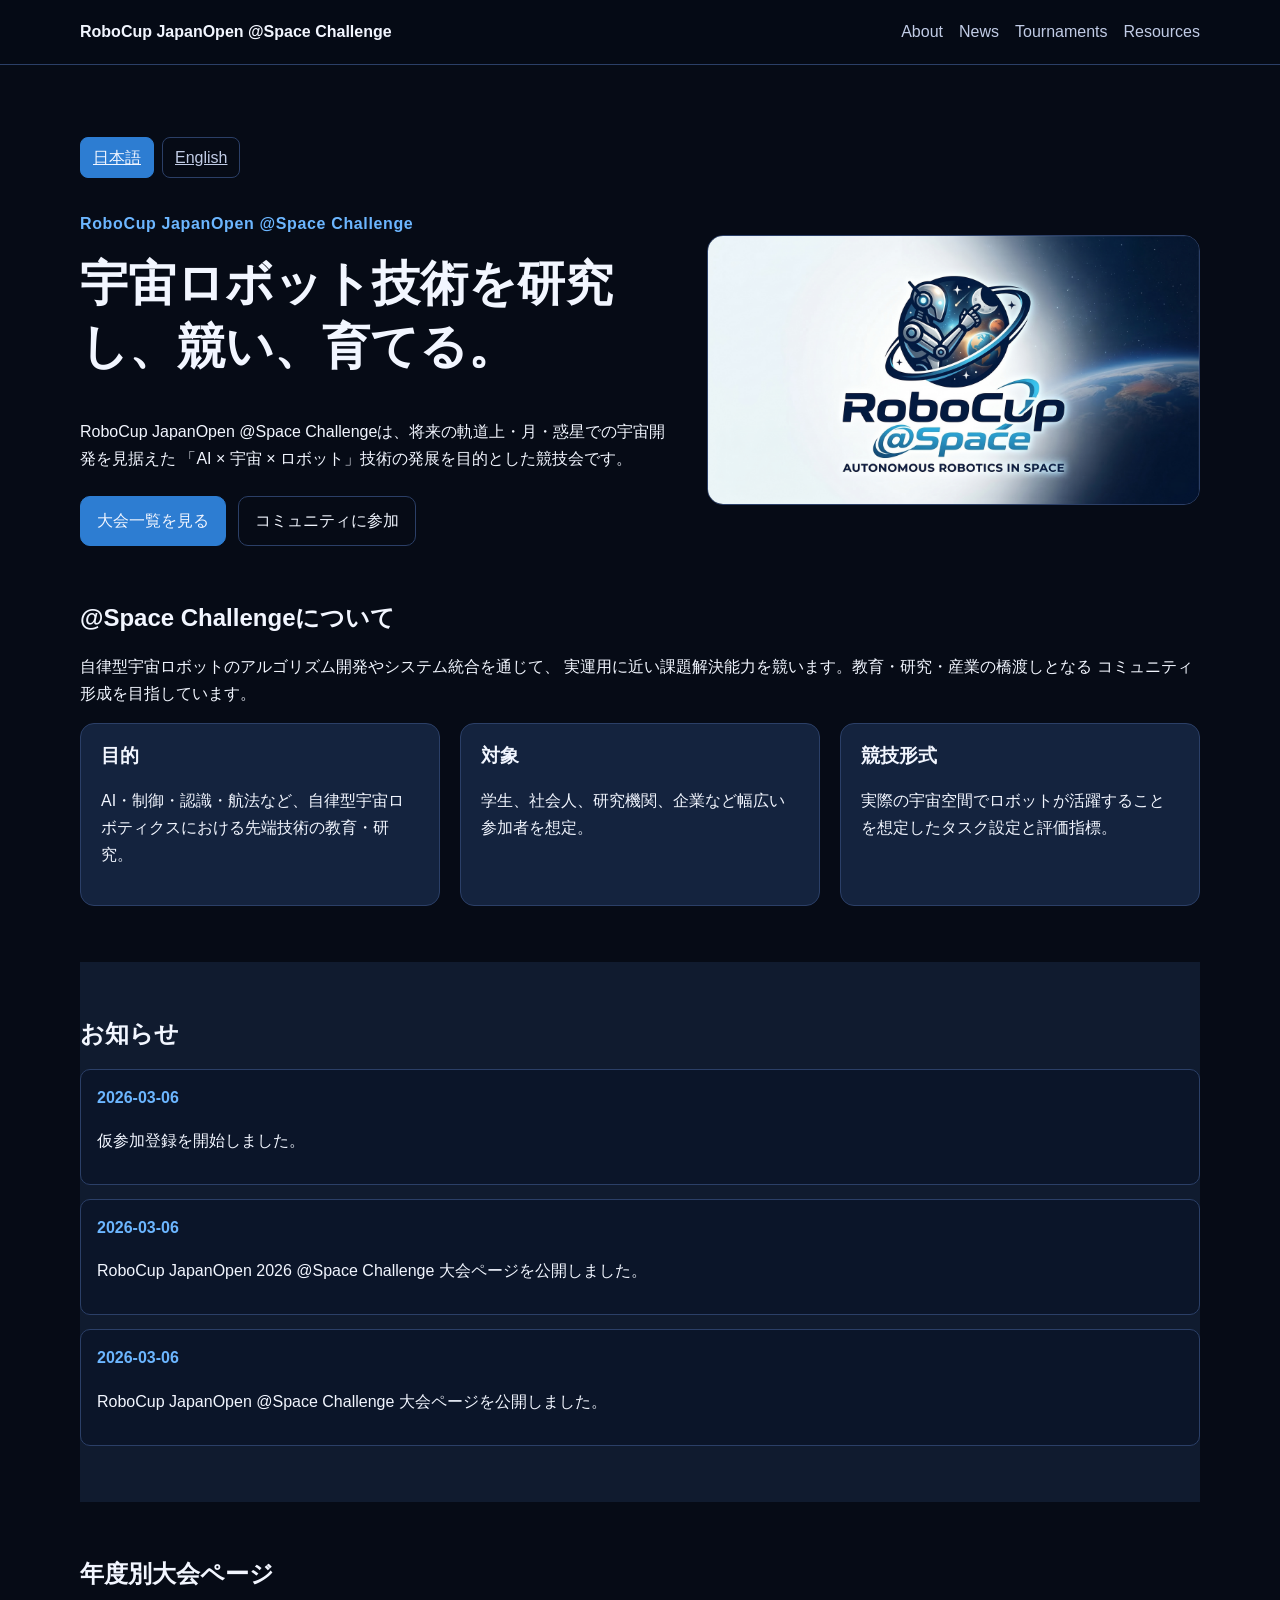
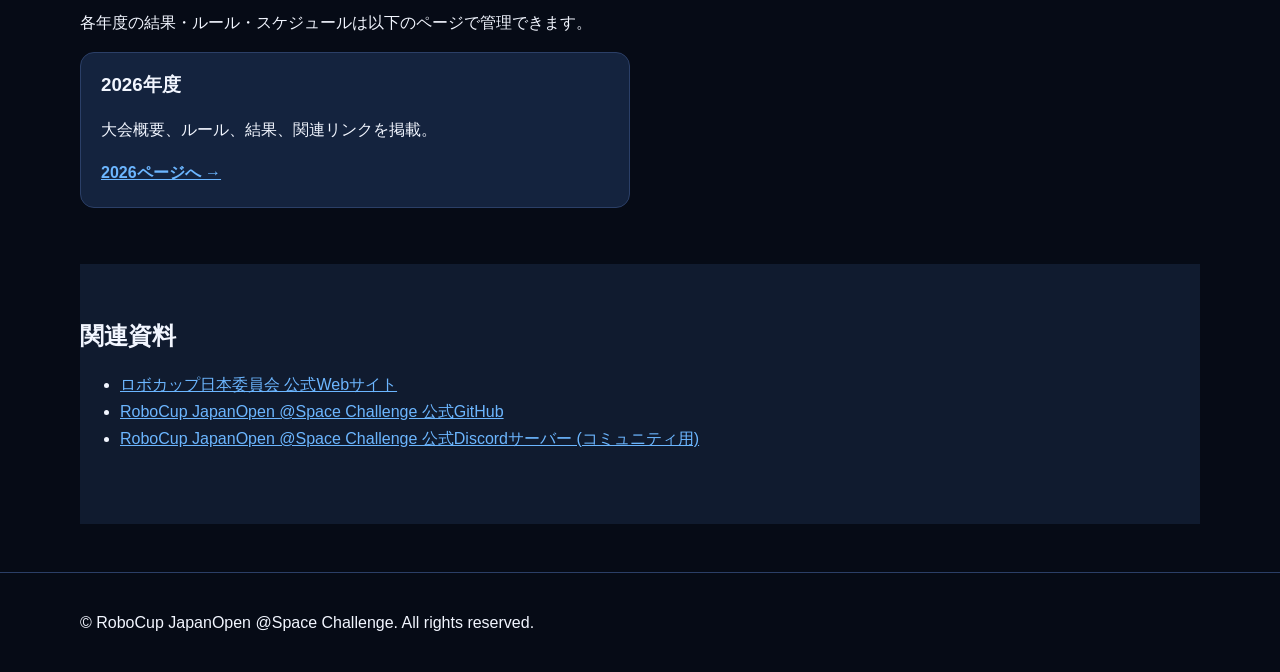
==== index.html @ af83d471 "Update image source from jpg to png format" ====
<!doctype html>
<html lang="ja">
  <head>
    <meta charset="UTF-8" />
    <meta name="viewport" content="width=device-width, initial-scale=1.0" />
    <title>RoboCup JapanOpen @Space Challenge | Official Site</title>
    <meta
      name="description"
      content="RoboCup JapanOpen @Space Challenge official site with competition overview, tournament information, and resources."
    />
    <link rel="stylesheet" href="styles.css" />
  </head>
  <body>
    <header class="site-header">
      <div class="container header-inner">
        <a class="logo" href="/">RoboCup JapanOpen @Space Challenge</a>
        <nav aria-label="main navigation">
          <ul class="nav-list">
            <li><a href="#about">About</a></li>
            <li><a href="#news">News</a></li>
            <li><a href="#tournaments">Tournaments</a></li>
            <li><a href="#resources">Resources</a></li>
          </ul>
        </nav>
      </div>
    </header>

    <main>
      <section class="hero">
        <div class="container">
          <div class="lang-switch" role="group" aria-label="language switch">
            <a class="lang-button active" href="/" aria-current="page">日本語</a>
            <a class="lang-button" href="/en/">English</a>
          </div>

          <div class="hero-grid">
            <div>
              <p class="eyebrow">RoboCup JapanOpen @Space Challenge</p>
              <h1>宇宙ロボット技術を研究し、競い、育てる。</h1>
              <p>
                RoboCup JapanOpen @Space Challengeは、将来の軌道上・月・惑星での宇宙開発を見据えた
                「AI × 宇宙 × ロボット」技術の発展を目的とした競技会です。
              </p>
              <div class="button-group">
                <a class="button primary" href="#tournaments">大会一覧を見る</a>
                <a class="button" href="https://discord.gg/nCs4AzANwt" target="_blank" rel="noopener noreferrer">コミュニティに参加</a>
              </div>
            </div>
            <img src="img/robocup_space.png" alt="RoboCup JapanOpen @Space Challenge ロゴ" class="hero-image" />
          </div>

          <section id="about" class="section">
            <h2>@Space Challengeについて</h2>
            <p>
              自律型宇宙ロボットのアルゴリズム開発やシステム統合を通じて、
              実運用に近い課題解決能力を競います。教育・研究・産業の橋渡しとなる
              コミュニティ形成を目指しています。
            </p>
            <div class="grid three-cols">
              <article class="card">
                <h3>目的</h3>
                <p>AI・制御・認識・航法など、自律型宇宙ロボティクスにおける先端技術の教育・研究。</p>
              </article>
              <article class="card">
                <h3>対象</h3>
                <p>学生、社会人、研究機関、企業など幅広い参加者を想定。</p>
              </article>
              <article class="card">
                <h3>競技形式</h3>
                <p>実際の宇宙空間でロボットが活躍することを想定したタスク設定と評価指標。</p>
              </article>
            </div>
          </section>

          <section id="news" class="section section-alt">
            <h2>お知らせ</h2>
            <ul class="timeline">
              <li><span class="date">2026-03-06</span><p>仮参加登録を開始しました。</p></li>
              <li><span class="date">2026-03-06</span><p>RoboCup JapanOpen 2026 @Space Challenge 大会ページを公開しました。</p></li>
              <li><span class="date">2026-03-06</span><p>RoboCup JapanOpen @Space Challenge 大会ページを公開しました。</p></li>
            </ul>
          </section>

          <section id="tournaments" class="section">
            <h2>年度別大会ページ</h2>
            <p>各年度の結果・ルール・スケジュールは以下のページで管理できます。</p>
            <div class="grid two-cols">
              <article class="card">
                <h3>2026年度</h3>
                <p>大会概要、ルール、結果、関連リンクを掲載。</p>
                <a class="text-link" href="years/2026.html">2026ページへ →</a>
              </article>
              <!-- <article class="card">
                <h3>次年度テンプレート</h3>
                <p>このカードを複製して、2027以降のページを追加してください。</p>
                <a class="text-link" href="years/template.html">テンプレートページへ →</a>
              </article> -->
            </div>
          </section>

          <section id="resources" class="section section-alt">
            <h2>関連資料</h2>
            <ul>
              <li><a href="https://www.robocup.or.jp/">ロボカップ日本委員会 公式Webサイト</a></li>
              <li><a href="https://github.com/RoboCupAtSpaceJP">RoboCup JapanOpen @Space Challenge 公式GitHub</a></li>
              <li><a href="https://discord.gg/nCs4AzANwt">RoboCup JapanOpen @Space Challenge 公式Discordサーバー (コミュニティ用)</a></li>
            </ul>
          </section>
        </div>
      </section>
    </main>

    <footer class="site-footer">
      <div class="container">
        <p>© RoboCup JapanOpen @Space Challenge. All rights reserved.</p>
      </div>
    </footer>
  </body>
</html>
---- styles.css ----
:root {
  --bg: #060b16;
  --bg-alt: #101b2f;
  --text: #f2f6ff;
  --muted: #c1cce6;
  --primary: #6cb6ff;
  --primary-dark: #2d7dd2;
  --card: #14233e;
  --border: #2b3f67;
}

* {
  box-sizing: border-box;
}

body {
  margin: 0;
  font-family: "Noto Sans JP", "Hiragino Kaku Gothic ProN", "Yu Gothic", sans-serif;
  color: var(--text);
  background: var(--bg);
  line-height: 1.7;
}

img {
  max-width: 100%;
  display: block;
}

a {
  color: var(--primary);
}

.container {
  width: min(1120px, 92%);
  margin: 0 auto;
}

.site-header {
  position: sticky;
  top: 0;
  z-index: 10;
  background: rgba(6, 11, 22, 0.9);
  backdrop-filter: blur(8px);
  border-bottom: 1px solid var(--border);
}

.header-inner {
  min-height: 64px;
  display: flex;
  justify-content: space-between;
  align-items: center;
  gap: 24px;
}

.logo {
  color: var(--text);
  text-decoration: none;
  font-weight: 700;
}

.nav-list {
  margin: 0;
  padding: 0;
  list-style: none;
  display: flex;
  flex-wrap: wrap;
  gap: 16px;
}

.nav-list a {
  text-decoration: none;
  color: var(--muted);
}

.hero {
  padding: 72px 0 48px;
}

.hero-grid {
  display: grid;
  grid-template-columns: 1.2fr 1fr;
  align-items: center;
  gap: 36px;
}

.eyebrow {
  color: var(--primary);
  font-weight: 700;
  letter-spacing: 0.04em;
}

h1,
h2,
h3 {
  line-height: 1.3;
  margin-top: 0;
}

h1 {
  font-size: clamp(1.8rem, 4vw, 3rem);
}

.section {
  padding: 56px 0;
}

.section-alt {
  background: var(--bg-alt);
}

.grid {
  display: grid;
  gap: 20px;
}

.two-cols {
  grid-template-columns: repeat(2, minmax(0, 1fr));
}

.three-cols {
  grid-template-columns: repeat(3, minmax(0, 1fr));
}

.card {
  background: var(--card);
  border: 1px solid var(--border);
  border-radius: 14px;
  padding: 20px;
}

.button-group {
  margin-top: 24px;
  display: flex;
  flex-wrap: wrap;
  gap: 12px;
}

.button {
  display: inline-block;
  padding: 10px 16px;
  border-radius: 10px;
  border: 1px solid var(--border);
  color: var(--text);
  text-decoration: none;
}

.button.primary {
  background: var(--primary-dark);
  border-color: var(--primary-dark);
}

.hero-image {
  border-radius: 16px;
  border: 1px solid var(--border);
}

.timeline {
  margin: 0;
  padding: 0;
  list-style: none;
  display: grid;
  gap: 14px;
}

.timeline li {
  padding: 14px 16px;
  border: 1px solid var(--border);
  border-radius: 10px;
  background: #0b1529;
}

.date {
  color: var(--primary);
  font-weight: 700;
}

.text-link {
  font-weight: 700;
}

.site-footer {
  border-top: 1px solid var(--border);
  padding: 20px 0;
}

@media (max-width: 800px) {
  .hero-grid,
  .two-cols,
  .three-cols {
    grid-template-columns: 1fr;
  }

  .hero {
    padding-top: 40px;
  }
}


table {
  width: 100%;
  border-collapse: collapse;
}

th,
td {
  border-bottom: 1px solid var(--border);
  padding: 10px;
  text-align: left;
}

code {
  background: #0b1529;
  border: 1px solid var(--border);
  border-radius: 6px;
  padding: 2px 6px;
}

.lang-switch {
  display: flex;
  gap: 8px;
  margin-bottom: 16px;
}

.lang-button {
  background: transparent;
  color: var(--muted);
  border: 1px solid var(--border);
  border-radius: 8px;
  padding: 6px 12px;
  cursor: pointer;
}

.lang-button.active {
  color: var(--text);
  background: var(--primary-dark);
  border-color: var(--primary-dark);
}
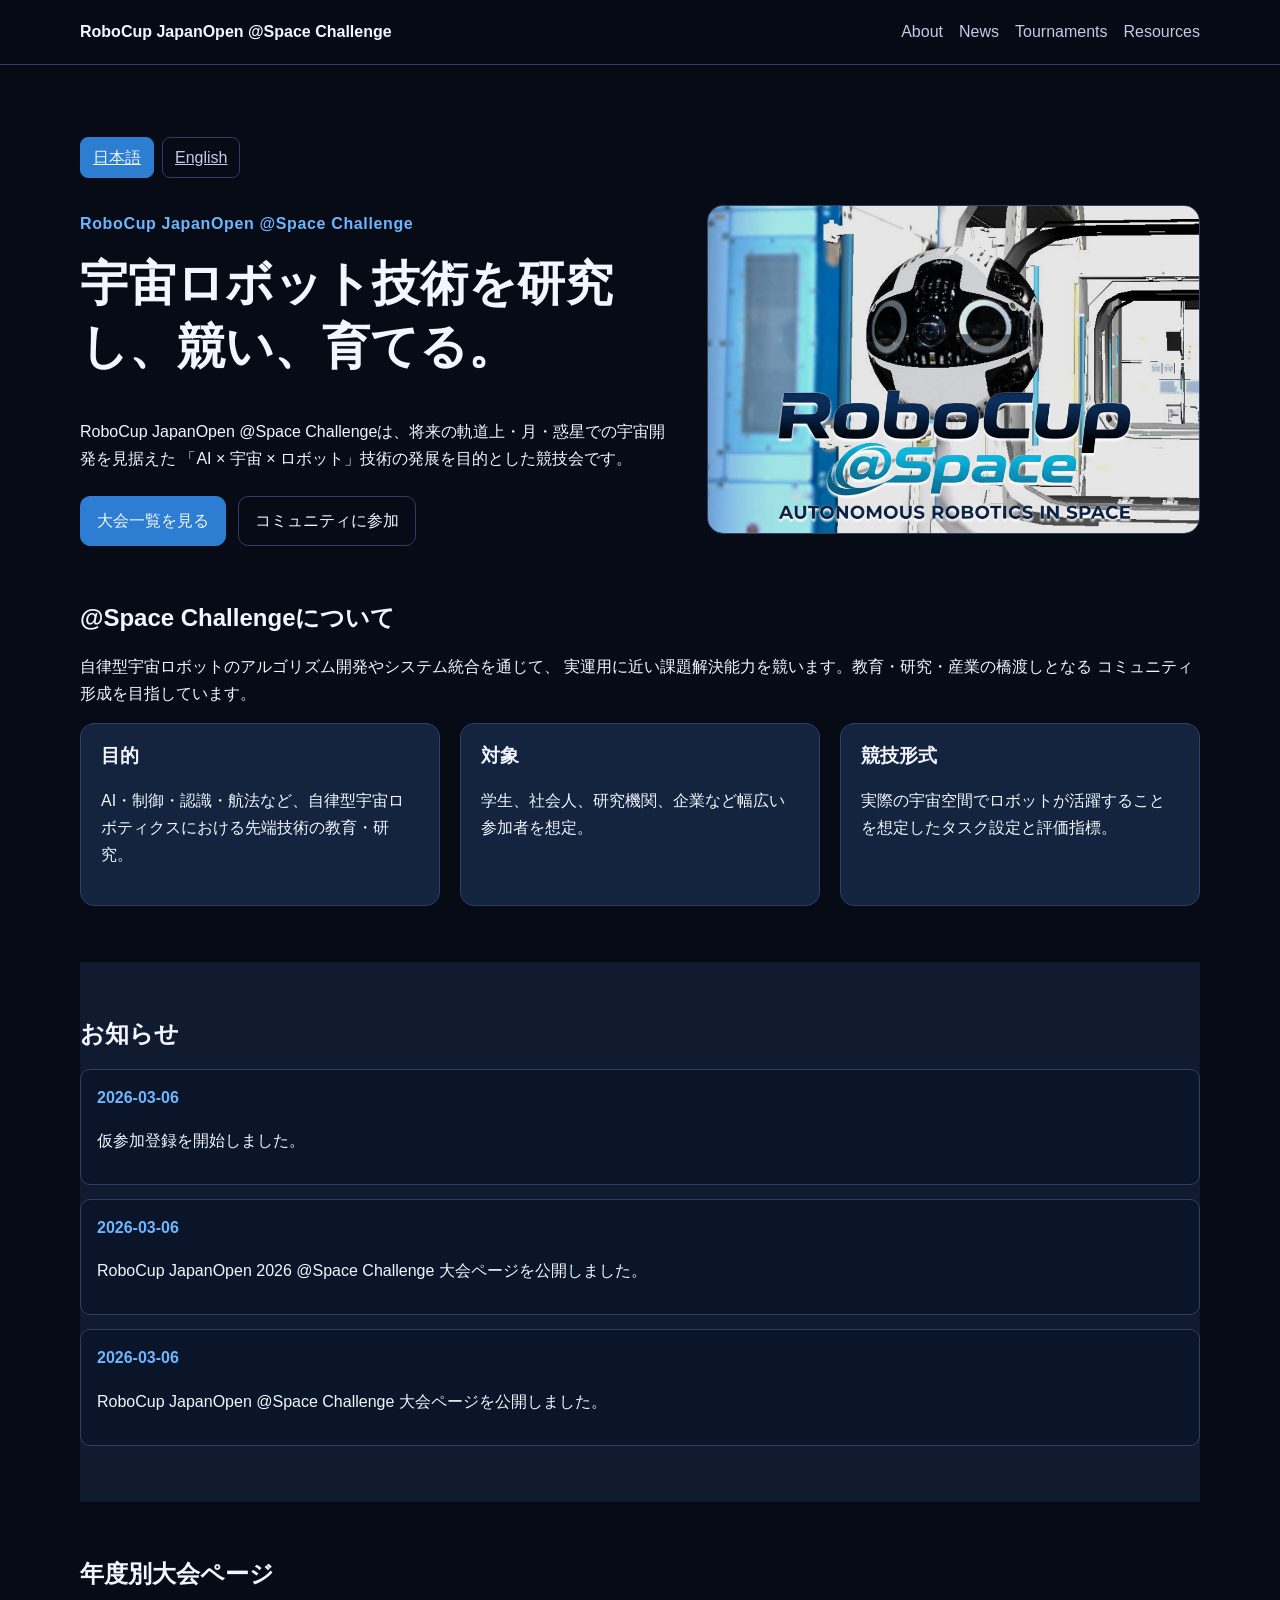
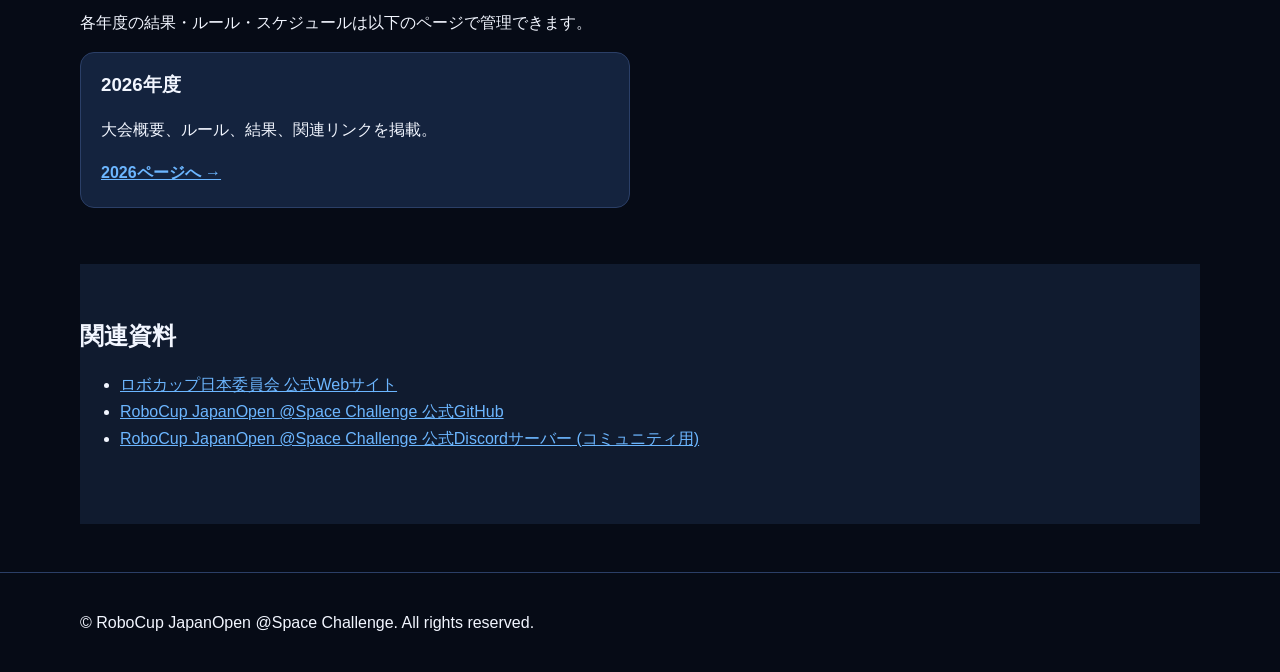
==== commit 319b4351: "Update index.html" ====
--- a/index.html
+++ b/index.html
@@ -46,7 +46,7 @@
                 <a class="button" href="https://discord.gg/nCs4AzANwt" target="_blank" rel="noopener noreferrer">コミュニティに参加</a>
               </div>
             </div>
-            <img src="img/robocup_space.png" alt="RoboCup JapanOpen @Space Challenge ロゴ" class="hero-image" />
+            <img src="img/robocup_space.jpg" alt="RoboCup JapanOpen @Space Challenge ロゴ" class="hero-image" />
           </div>
 
           <section id="about" class="section">
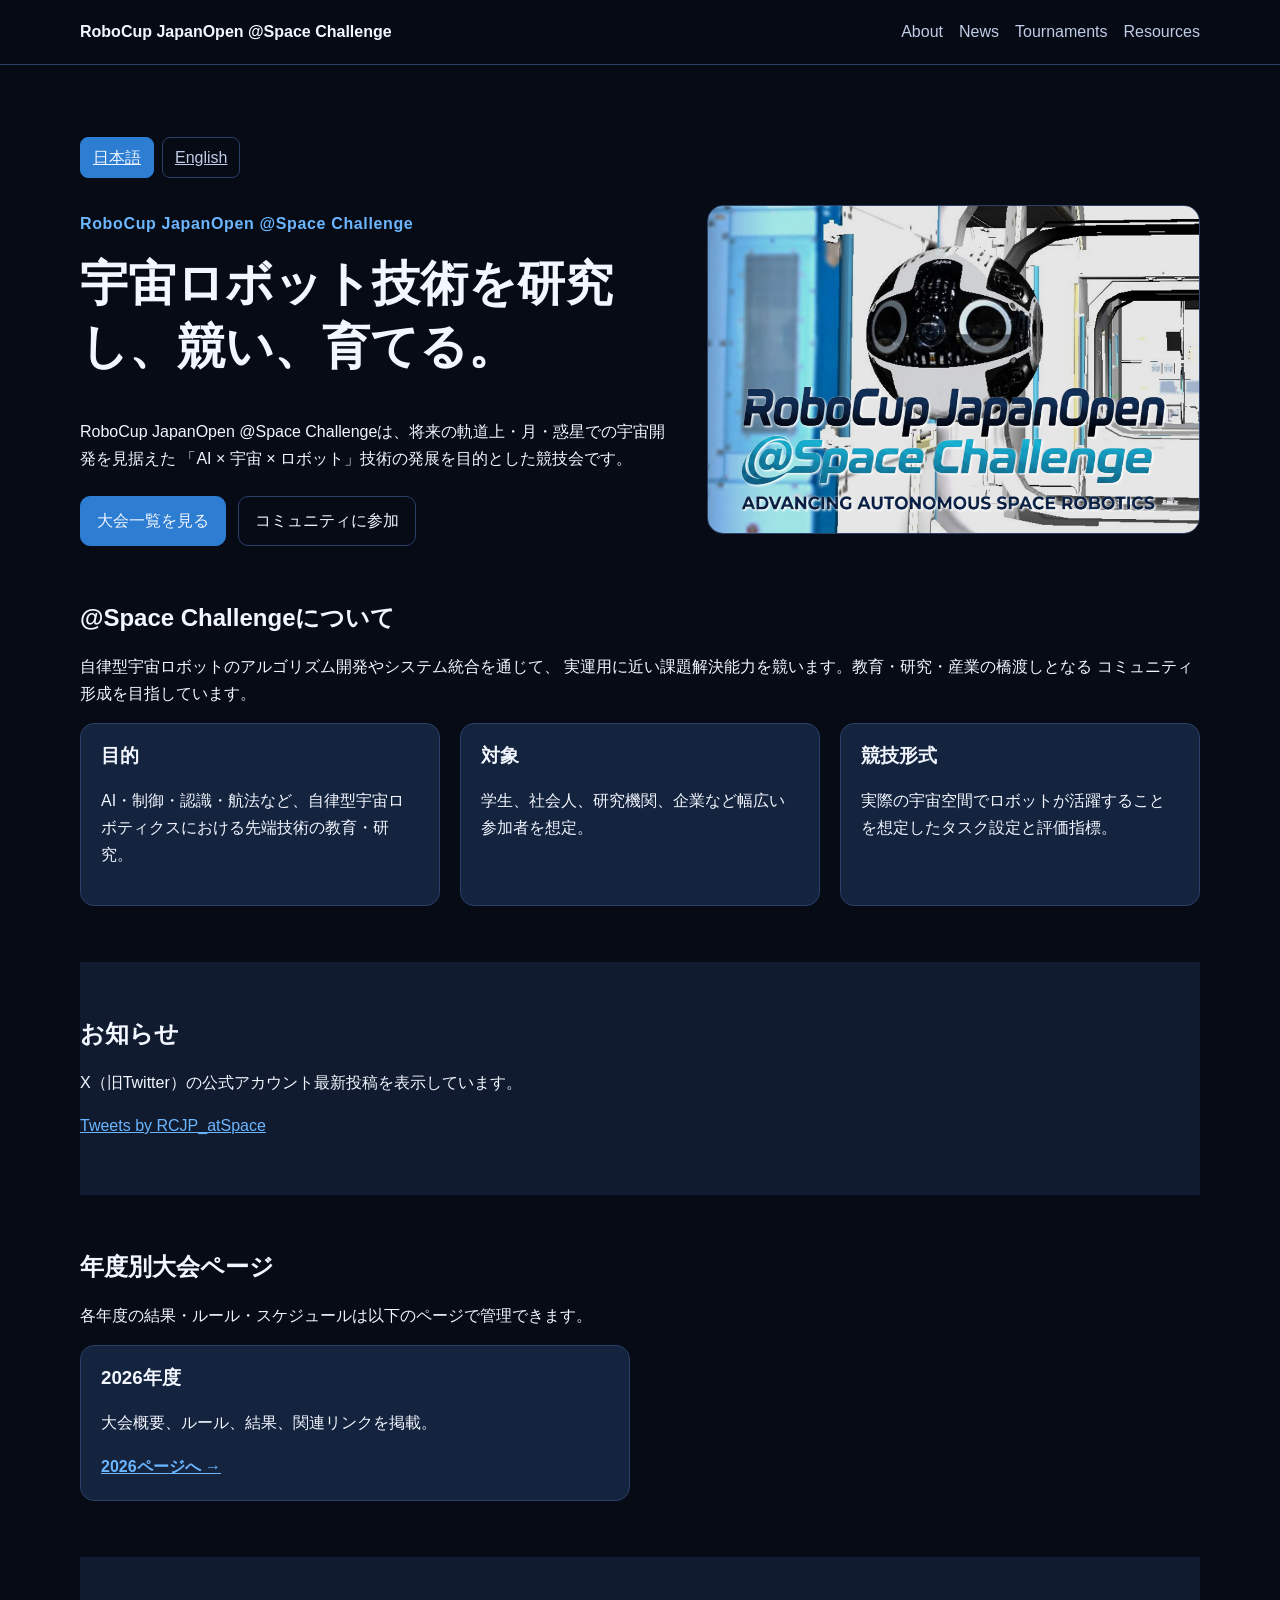
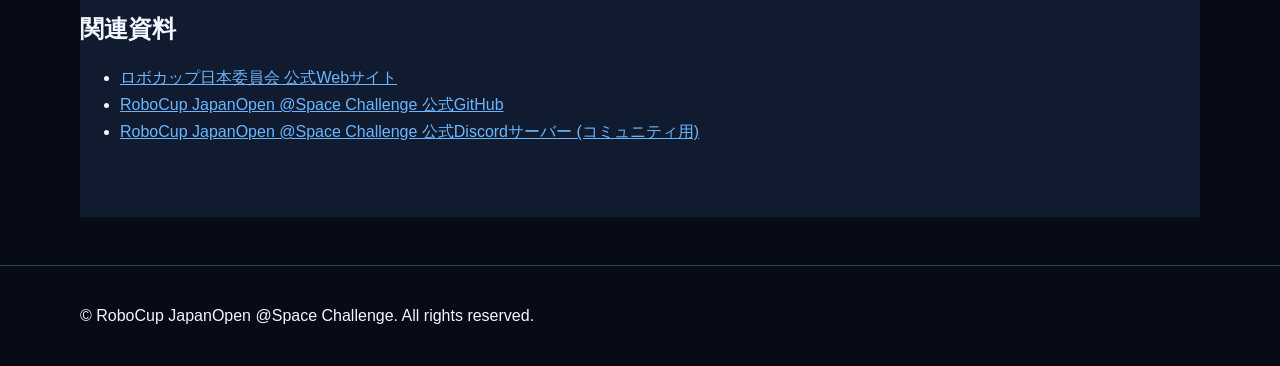
==== commit 0767e81e: "Create standalone participating teams section on 2026 page" ====
--- a/index.html
+++ b/index.html
@@ -74,11 +74,14 @@
 
           <section id="news" class="section section-alt">
             <h2>お知らせ</h2>
-            <ul class="timeline">
-              <li><span class="date">2026-03-06</span><p>仮参加登録を開始しました。</p></li>
-              <li><span class="date">2026-03-06</span><p>RoboCup JapanOpen 2026 @Space Challenge 大会ページを公開しました。</p></li>
-              <li><span class="date">2026-03-06</span><p>RoboCup JapanOpen @Space Challenge 大会ページを公開しました。</p></li>
-            </ul>
+            <p>X（旧Twitter）の公式アカウント最新投稿を表示しています。</p>
+            <a
+              class="twitter-timeline"
+              data-height="600"
+              data-lang="ja"
+              href="https://x.com/RCJP_atSpace"
+            >Tweets by RCJP_atSpace</a>
+            <script async src="https://platform.twitter.com/widgets.js" charset="utf-8"></script>
           </section>
 
           <section id="tournaments" class="section">
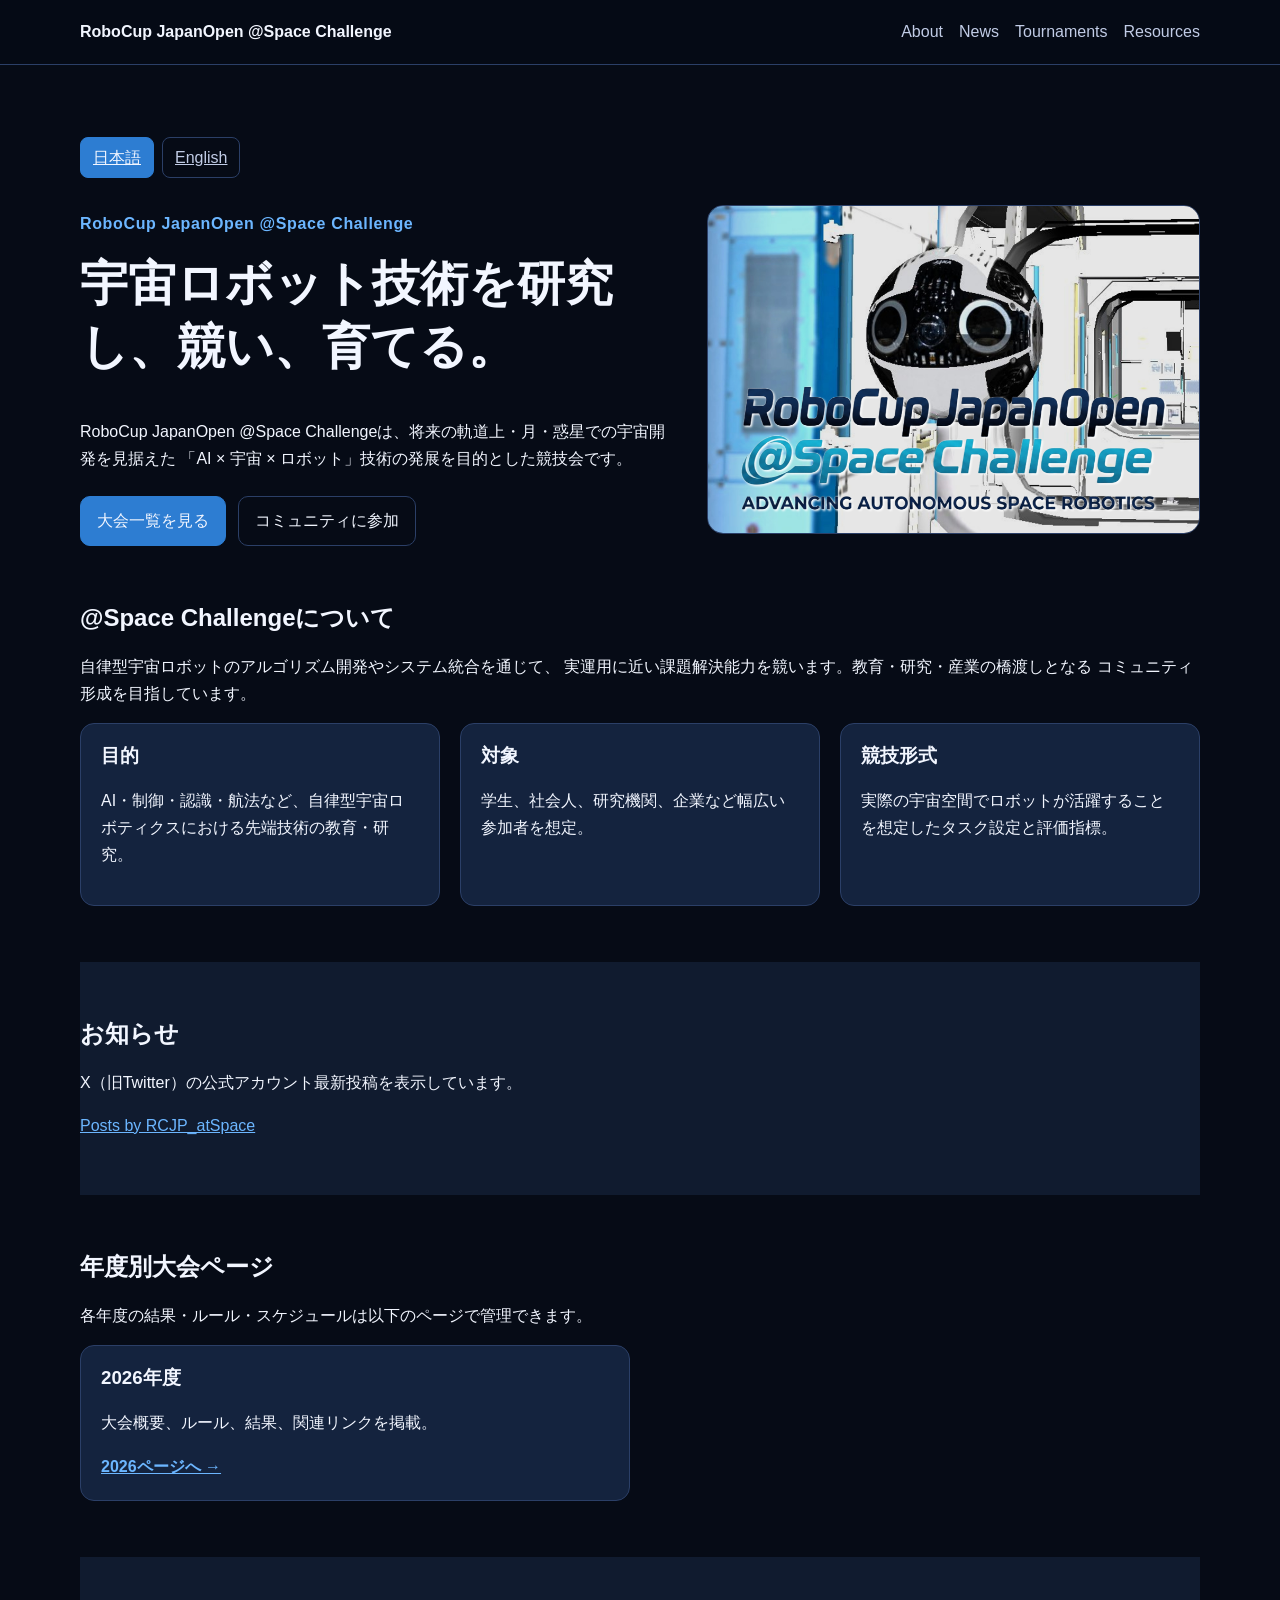
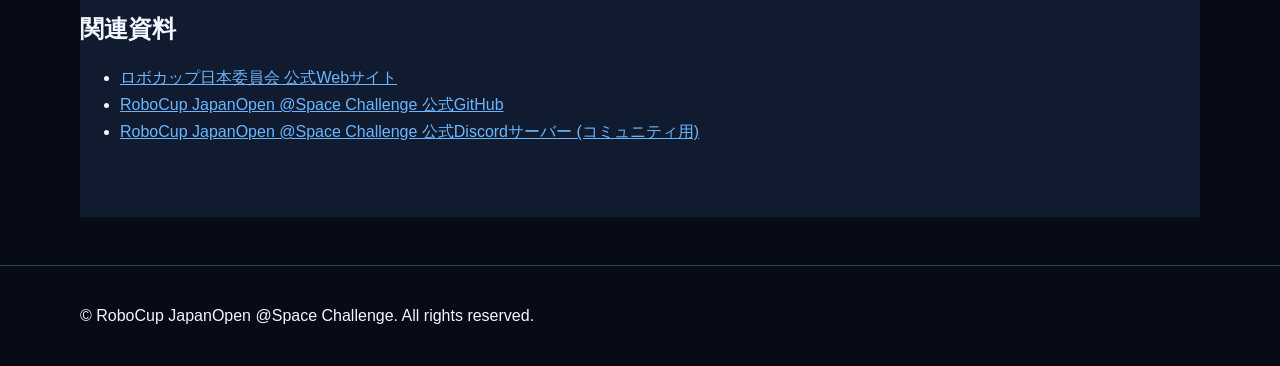
==== commit 9f07c4e5: "Update index.html" ====
--- a/index.html
+++ b/index.html
@@ -75,13 +75,14 @@
           <section id="news" class="section section-alt">
             <h2>お知らせ</h2>
             <p>X（旧Twitter）の公式アカウント最新投稿を表示しています。</p>
-            <a
-              class="twitter-timeline"
-              data-height="600"
-              data-lang="ja"
-              href="https://x.com/RCJP_atSpace"
-            >Tweets by RCJP_atSpace</a>
-            <script async src="https://platform.twitter.com/widgets.js" charset="utf-8"></script>
+            <a class="twitter-timeline"
+               href="https://x.com/RCJP_atSpace"
+               data-height="600">
+              Posts by RCJP_atSpace
+            </a>
+            <script async src="https://platform.twitter.com/widgets.js"
+                    charset="utf-8"></script>
+            <noscript>Xの投稿表示にはJavaScriptを有効にしてください。</noscript>
           </section>
 
           <section id="tournaments" class="section">
--- a/styles.css
+++ b/styles.css
@@ -235,3 +235,22 @@
   background: var(--primary-dark);
   border-color: var(--primary-dark);
 }
+
+
+.judging-list {
+  list-style-position: inside;
+  padding: 0;
+  margin: 0;
+}
+
+.judging-item {
+  border: 1px solid #c7d2fe;
+  border-radius: 12px;
+  padding: 1rem;
+  margin: 0 0 0.9rem;
+  background: #f8faff;
+}
+
+.judging-item p {
+  margin: 0.6rem 0 0;
+}
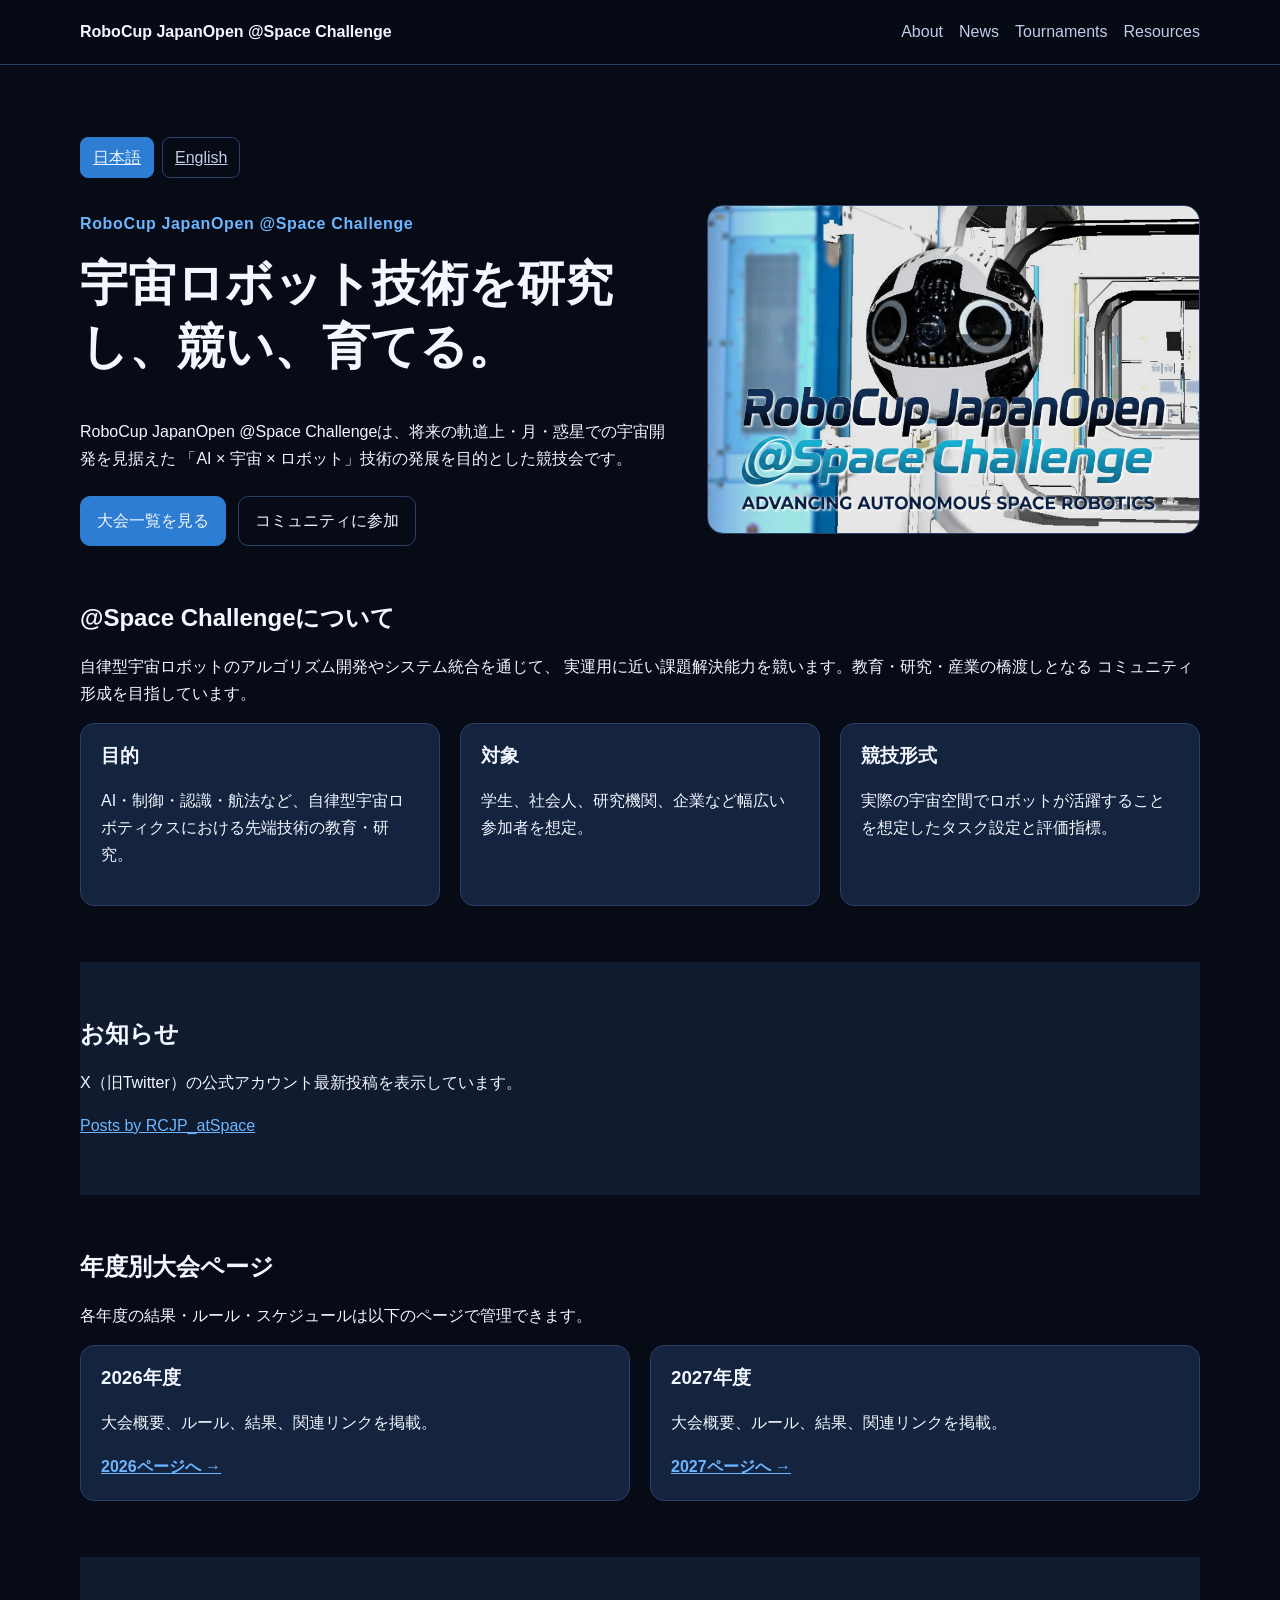
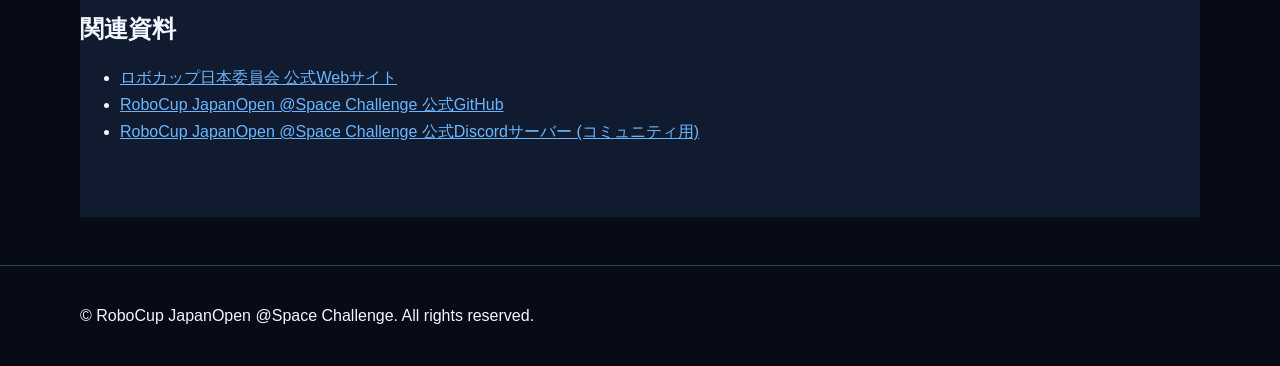
==== commit 166f59b0: "Add 2027年度 section to index.html" ====
--- a/index.html
+++ b/index.html
@@ -75,13 +75,15 @@
           <section id="news" class="section section-alt">
             <h2>お知らせ</h2>
             <p>X（旧Twitter）の公式アカウント最新投稿を表示しています。</p>
-            <a class="twitter-timeline"
-               href="https://x.com/RCJP_atSpace"
-               data-height="600">
+
+            <a
+              class="twitter-timeline"
+              href="https://x.com/RCJP_atSpace"
+              data-height="600"
+            >
               Posts by RCJP_atSpace
             </a>
-            <script async src="https://platform.twitter.com/widgets.js"
-                    charset="utf-8"></script>
+            
             <noscript>Xの投稿表示にはJavaScriptを有効にしてください。</noscript>
           </section>
 
@@ -93,6 +95,11 @@
                 <h3>2026年度</h3>
                 <p>大会概要、ルール、結果、関連リンクを掲載。</p>
                 <a class="text-link" href="years/2026.html">2026ページへ →</a>
+              </article>
+              <article class="card">
+                <h3>2027年度</h3>
+                <p>大会概要、ルール、結果、関連リンクを掲載。</p>
+                <a class="text-link" href="years/2027.html">2027ページへ →</a>
               </article>
               <!-- <article class="card">
                 <h3>次年度テンプレート</h3>
@@ -119,5 +126,8 @@
         <p>© RoboCup JapanOpen @Space Challenge. All rights reserved.</p>
       </div>
     </footer>
+
+    <script async src="https://platform.twitter.com/widgets.js" charset="utf-8"></script>
+
   </body>
 </html>
--- a/styles.css
+++ b/styles.css
@@ -239,18 +239,23 @@
 
 .judging-list {
   list-style-position: inside;
-  padding: 0;
-  margin: 0;
+  padding: 1rem 1.2rem;
+  margin: 0 0 0.9rem;
+  border: 1px solid var(--border);
+  border-radius: 12px;
+  background: var(--bg-alt);
+  color: var(--text);
 }
 
 .judging-item {
-  border: 1px solid #c7d2fe;
-  border-radius: 12px;
-  padding: 1rem;
-  margin: 0 0 0.9rem;
-  background: #f8faff;
+  padding: 0.8rem 0;
+}
+
+.judging-item + .judging-item {
+  border-top: 1px solid var(--border);
 }
 
 .judging-item p {
   margin: 0.6rem 0 0;
-}
+  color: var(--muted);
+}
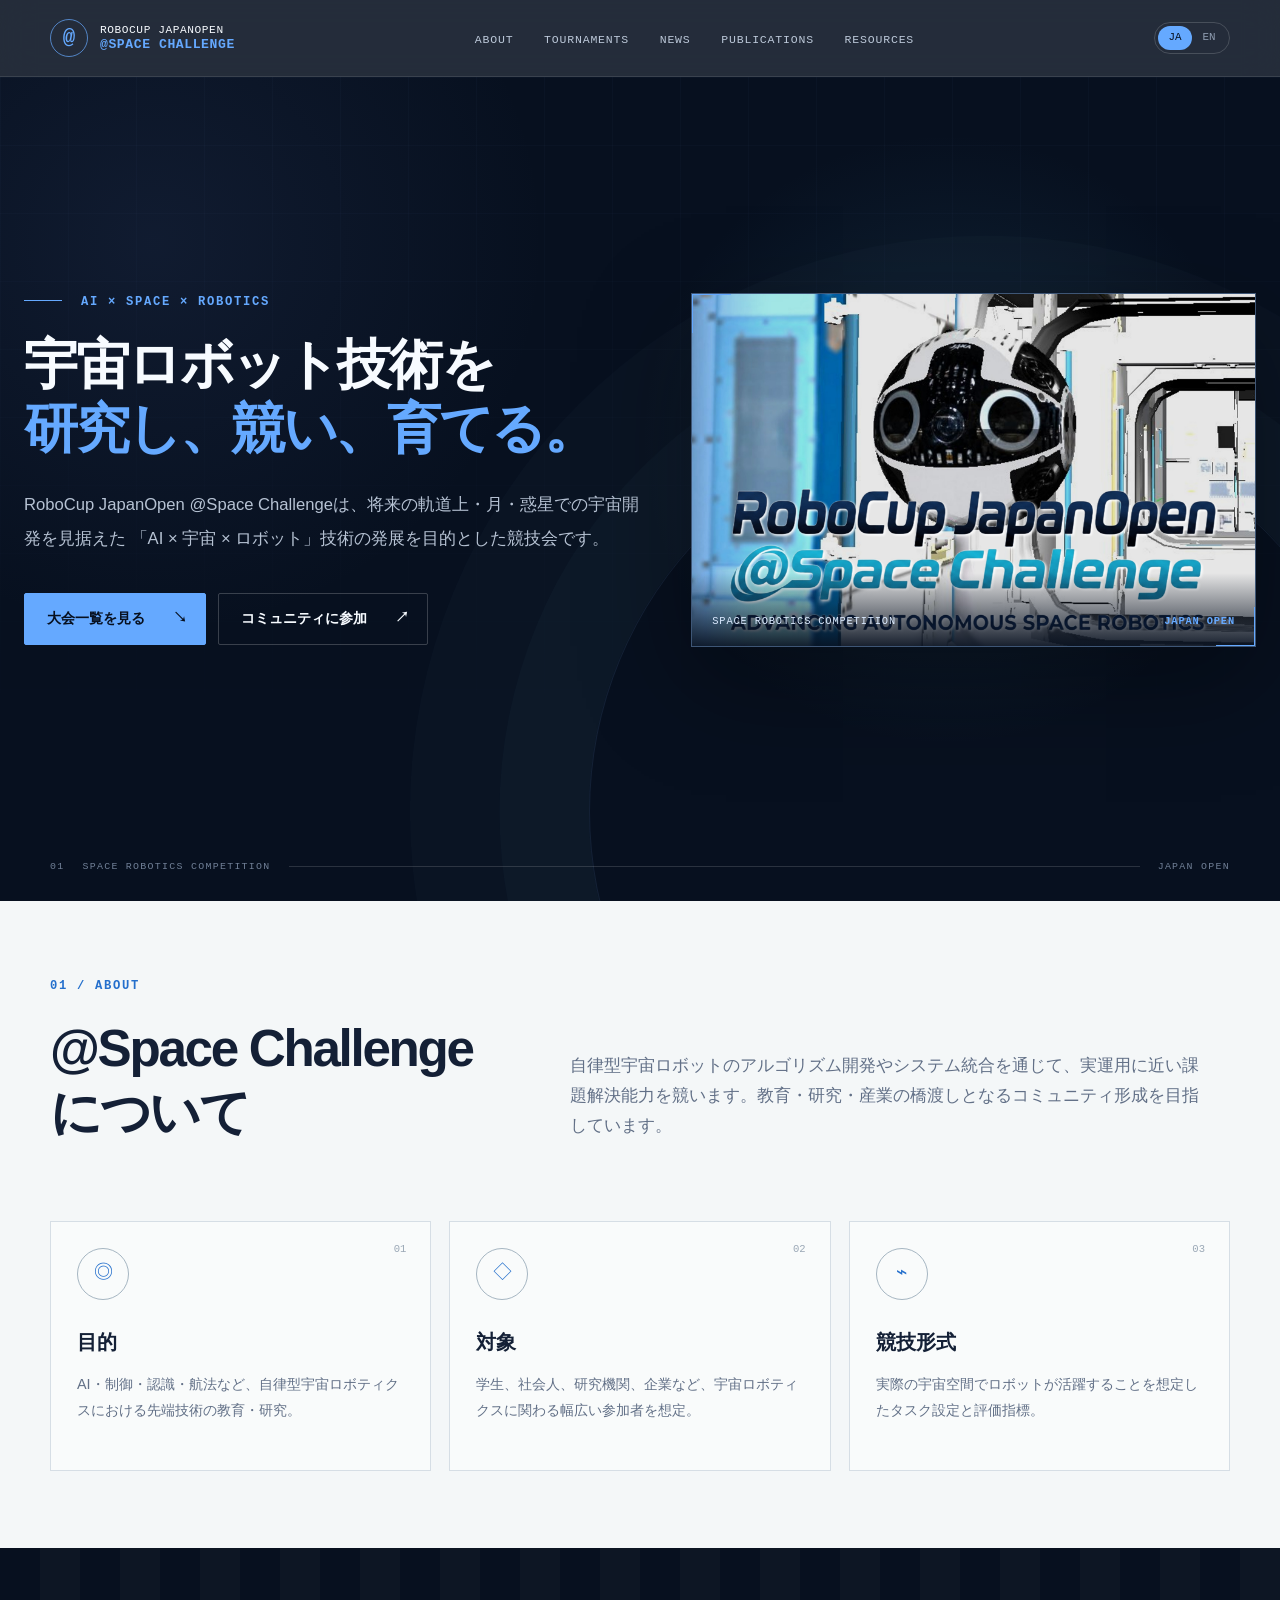
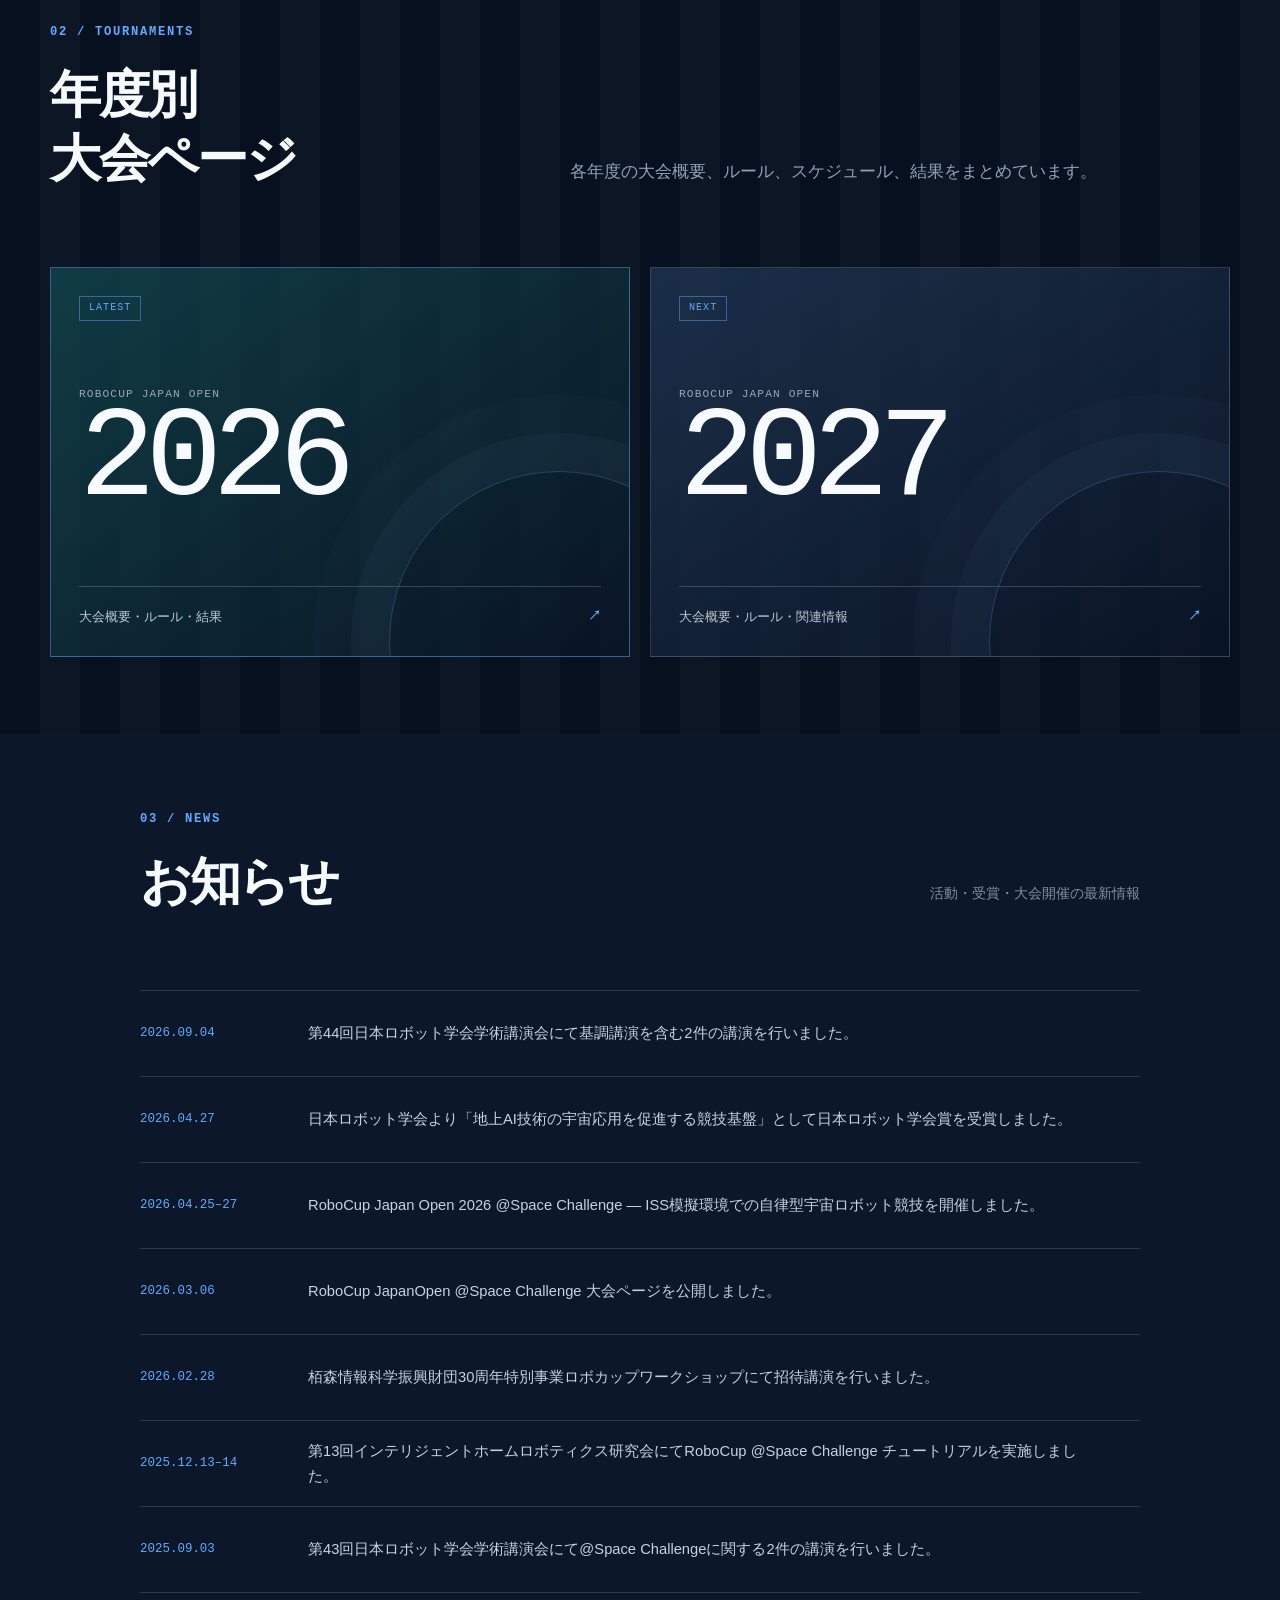
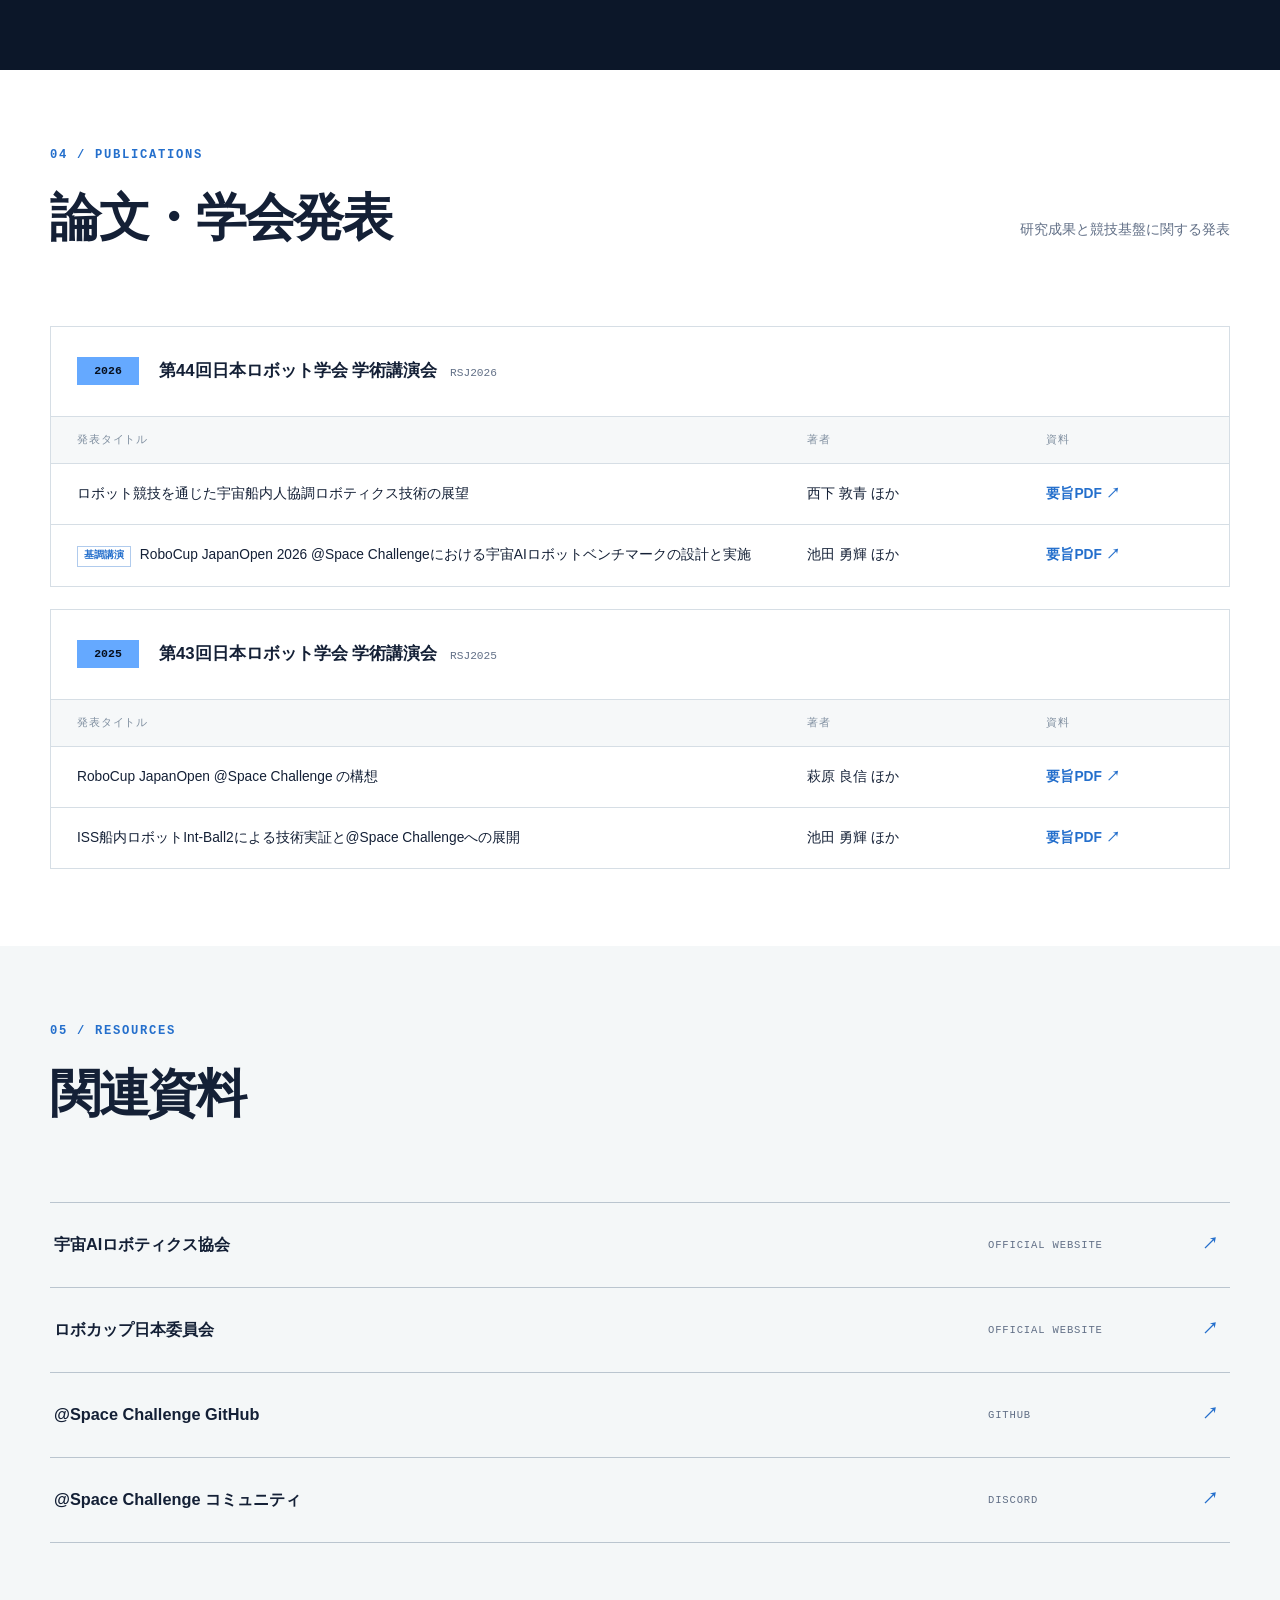
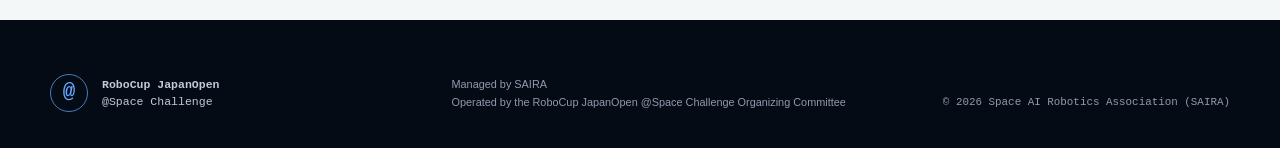
==== commit 8cb9e393: "Updating Information and Design" ====
--- a/index.html
+++ b/index.html
@@ -3,131 +3,288 @@
   <head>
     <meta charset="UTF-8" />
     <meta name="viewport" content="width=device-width, initial-scale=1.0" />
-    <title>RoboCup JapanOpen @Space Challenge | Official Site</title>
+    <title>RoboCup JapanOpen @Space Challenge</title>
     <meta
       name="description"
-      content="RoboCup JapanOpen @Space Challenge official site with competition overview, tournament information, and resources."
+      content="RoboCup JapanOpen @Space Challengeの公式サイト。宇宙AIロボティクス競技会の概要、大会情報、研究発表、関連資料を掲載しています。"
+    />
+    <meta name="theme-color" content="#07101f" />
+    <link
+      rel="icon"
+      type="image/svg+xml"
+      href="data:image/svg+xml,%3Csvg xmlns='http://www.w3.org/2000/svg' viewBox='0 0 64 64'%3E%3Crect width='64' height='64' rx='16' fill='%2307101f'/%3E%3Ccircle cx='32' cy='32' r='17' fill='none' stroke='%2365a9ff' stroke-width='4'/%3E%3Cpath d='M12 38c12-8 28-11 42-6' fill='none' stroke='%239bc7ff' stroke-width='4' stroke-linecap='round'/%3E%3Ccircle cx='50' cy='31' r='4' fill='%23fff'/%3E%3C/svg%3E"
     />
     <link rel="stylesheet" href="styles.css" />
   </head>
   <body>
+    <a class="skip-link" href="#main-content">本文へ移動</a>
+
     <header class="site-header">
       <div class="container header-inner">
-        <a class="logo" href="/">RoboCup JapanOpen @Space Challenge</a>
-        <nav aria-label="main navigation">
+        <a class="brand" href="#top" aria-label="RoboCup JapanOpen @Space Challenge ホーム">
+          <span class="brand-mark" aria-hidden="true">@</span>
+          <span class="brand-copy">
+            <span>RoboCup JapanOpen</span>
+            <strong>@Space Challenge</strong>
+          </span>
+        </a>
+
+        <nav class="main-nav" aria-label="メインナビゲーション">
           <ul class="nav-list">
             <li><a href="#about">About</a></li>
+            <li><a href="#tournaments">Tournaments</a></li>
             <li><a href="#news">News</a></li>
-            <li><a href="#tournaments">Tournaments</a></li>
+            <li><a href="#publications">Publications</a></li>
             <li><a href="#resources">Resources</a></li>
           </ul>
         </nav>
+
+        <div class="lang-switch" aria-label="言語選択">
+          <a class="lang-button active" href="index.html" aria-current="page">JA</a>
+          <a class="lang-button" href="en/index.html" hreflang="en">EN</a>
+        </div>
       </div>
     </header>
 
-    <main>
-      <section class="hero">
-        <div class="container">
-          <div class="lang-switch" role="group" aria-label="language switch">
-            <a class="lang-button active" href="/" aria-current="page">日本語</a>
-            <a class="lang-button" href="/en/">English</a>
-          </div>
-
-          <div class="hero-grid">
-            <div>
-              <p class="eyebrow">RoboCup JapanOpen @Space Challenge</p>
-              <h1>宇宙ロボット技術を研究し、競い、育てる。</h1>
-              <p>
-                RoboCup JapanOpen @Space Challengeは、将来の軌道上・月・惑星での宇宙開発を見据えた
-                「AI × 宇宙 × ロボット」技術の発展を目的とした競技会です。
-              </p>
-              <div class="button-group">
-                <a class="button primary" href="#tournaments">大会一覧を見る</a>
-                <a class="button" href="https://discord.gg/nCs4AzANwt" target="_blank" rel="noopener noreferrer">コミュニティに参加</a>
-              </div>
-            </div>
-            <img src="img/robocup_space.jpg" alt="RoboCup JapanOpen @Space Challenge ロゴ" class="hero-image" />
-          </div>
-
-          <section id="about" class="section">
-            <h2>@Space Challengeについて</h2>
+    <main id="main-content">
+      <section class="hero" id="top">
+        <div class="hero-grid-overlay" aria-hidden="true"></div>
+        <div class="container hero-layout">
+          <div class="hero-copy">
+            <p class="eyebrow"><span></span> AI × SPACE × ROBOTICS</p>
+            <h1>宇宙ロボット技術を<br /><em>研究し、競い、育てる。</em></h1>
+            <p class="hero-lead">
+              RoboCup JapanOpen @Space Challengeは、将来の軌道上・月・惑星での宇宙開発を見据えた
+              「AI × 宇宙 × ロボット」技術の発展を目的とした競技会です。
+            </p>
+            <div class="button-group">
+              <a class="button primary" href="#tournaments">大会一覧を見る <span aria-hidden="true">↘</span></a>
+              <a class="button secondary" href="https://discord.gg/nCs4AzANwt" target="_blank" rel="noopener noreferrer">
+                コミュニティに参加 <span aria-hidden="true">↗</span>
+              </a>
+            </div>
+          </div>
+
+          <figure class="hero-visual">
+            <img src="img/robocup_space.jpg" alt="Int-Ball2を背景にしたRoboCup JapanOpen @Space Challengeのメインビジュアル" />
+            <figcaption>
+              <span>SPACE ROBOTICS COMPETITION</span>
+              <strong>JAPAN OPEN</strong>
+            </figcaption>
+          </figure>
+        </div>
+        <div class="container hero-footnote" aria-hidden="true">
+          <span>01</span><span>SPACE ROBOTICS COMPETITION</span><i></i><span>JAPAN OPEN</span>
+        </div>
+      </section>
+
+      <!-- ABOUT -->
+      <section class="section about-section">
+        <div class="container">
+          <div id="about" class="section-heading split-heading">
+            <div>
+              <p class="section-index">01 / ABOUT</p>
+              <h2>@Space Challenge<br />について</h2>
+            </div>
             <p>
-              自律型宇宙ロボットのアルゴリズム開発やシステム統合を通じて、
-              実運用に近い課題解決能力を競います。教育・研究・産業の橋渡しとなる
-              コミュニティ形成を目指しています。
+              自律型宇宙ロボットのアルゴリズム開発やシステム統合を通じて、実運用に近い課題解決能力を競います。教育・研究・産業の橋渡しとなるコミュニティ形成を目指しています。
             </p>
-            <div class="grid three-cols">
-              <article class="card">
-                <h3>目的</h3>
-                <p>AI・制御・認識・航法など、自律型宇宙ロボティクスにおける先端技術の教育・研究。</p>
-              </article>
-              <article class="card">
-                <h3>対象</h3>
-                <p>学生、社会人、研究機関、企業など幅広い参加者を想定。</p>
-              </article>
-              <article class="card">
-                <h3>競技形式</h3>
-                <p>実際の宇宙空間でロボットが活躍することを想定したタスク設定と評価指標。</p>
-              </article>
-            </div>
-          </section>
-
-          <section id="news" class="section section-alt">
-            <h2>お知らせ</h2>
-            <p>X（旧Twitter）の公式アカウント最新投稿を表示しています。</p>
-
-            <a
-              class="twitter-timeline"
-              href="https://x.com/RCJP_atSpace"
-              data-height="600"
-            >
-              Posts by RCJP_atSpace
+          </div>
+
+          <div class="grid three-cols feature-grid">
+            <article class="feature-card">
+              <span class="card-number">01</span>
+              <div class="feature-icon" aria-hidden="true">◎</div>
+              <h3>目的</h3>
+              <p>AI・制御・認識・航法など、自律型宇宙ロボティクスにおける先端技術の教育・研究。</p>
+            </article>
+            <article class="feature-card">
+              <span class="card-number">02</span>
+              <div class="feature-icon" aria-hidden="true">◇</div>
+              <h3>対象</h3>
+              <p>学生、社会人、研究機関、企業など、宇宙ロボティクスに関わる幅広い参加者を想定。</p>
+            </article>
+            <article class="feature-card">
+              <span class="card-number">03</span>
+              <div class="feature-icon" aria-hidden="true">⌁</div>
+              <h3>競技形式</h3>
+              <p>実際の宇宙空間でロボットが活躍することを想定したタスク設定と評価指標。</p>
+            </article>
+          </div>
+        </div>
+      </section>
+
+      <!-- TOURNAMENTS -->
+      <section class="section tournament-section">
+        <div class="container">
+          <div id="tournaments" class="section-heading split-heading tournament-heading">
+            <div>
+              <p class="section-index">02 / TOURNAMENTS</p>
+              <h2>年度別<br />大会ページ</h2>
+            </div>
+            <p>各年度の大会概要、ルール、スケジュール、結果をまとめています。</p>
+          </div>
+
+          <div class="grid two-cols tournament-grid">
+            <a class="tournament-card featured" href="years/2026.html">
+              <span class="tournament-status">LATEST</span>
+              <div>
+                <p>ROBOCUP JAPAN OPEN</p>
+                <h3>2026</h3>
+              </div>
+              <footer><span>大会概要・ルール・結果</span><strong aria-hidden="true">↗</strong></footer>
             </a>
-            
-            <noscript>Xの投稿表示にはJavaScriptを有効にしてください。</noscript>
-          </section>
-
-          <section id="tournaments" class="section">
-            <h2>年度別大会ページ</h2>
-            <p>各年度の結果・ルール・スケジュールは以下のページで管理できます。</p>
-            <div class="grid two-cols">
-              <article class="card">
-                <h3>2026年度</h3>
-                <p>大会概要、ルール、結果、関連リンクを掲載。</p>
-                <a class="text-link" href="years/2026.html">2026ページへ →</a>
-              </article>
-              <article class="card">
-                <h3>2027年度</h3>
-                <p>大会概要、ルール、結果、関連リンクを掲載。</p>
-                <a class="text-link" href="years/2027.html">2027ページへ →</a>
-              </article>
-              <!-- <article class="card">
-                <h3>次年度テンプレート</h3>
-                <p>このカードを複製して、2027以降のページを追加してください。</p>
-                <a class="text-link" href="years/template.html">テンプレートページへ →</a>
-              </article> -->
-            </div>
-          </section>
-
-          <section id="resources" class="section section-alt">
-            <h2>関連資料</h2>
-            <ul>
-              <li><a href="https://www.robocup.or.jp/">ロボカップ日本委員会 公式Webサイト</a></li>
-              <li><a href="https://github.com/RoboCupAtSpaceJP">RoboCup JapanOpen @Space Challenge 公式GitHub</a></li>
-              <li><a href="https://discord.gg/nCs4AzANwt">RoboCup JapanOpen @Space Challenge 公式Discordサーバー (コミュニティ用)</a></li>
-            </ul>
-          </section>
+            <a class="tournament-card" href="years/2027.html">
+              <span class="tournament-status">NEXT</span>
+              <div>
+                <p>ROBOCUP JAPAN OPEN</p>
+                <h3>2027</h3>
+              </div>
+              <footer><span>大会概要・ルール・関連情報</span><strong aria-hidden="true">↗</strong></footer>
+            </a>
+          </div>
+        </div>
+      </section>
+
+      <!-- NEWS -->
+      <section class="section dark-section">
+        <div class="container narrow-container">
+          <div id="news" class="section-heading row-heading">
+            <div>
+              <p class="section-index">03 / NEWS</p>
+              <h2>お知らせ</h2>
+            </div>
+            <p class="heading-note">活動・受賞・大会開催の最新情報</p>
+          </div>
+
+          <ol class="timeline">
+            <li>
+              <time datetime="2026-09-04">2026.09.04</time>
+              <p>第44回日本ロボット学会学術講演会にて基調講演を含む2件の講演を行いました。</p>
+            </li>
+            <li>
+              <time datetime="2026-04-27">2026.04.27</time>
+              <p>日本ロボット学会より「地上AI技術の宇宙応用を促進する競技基盤」として日本ロボット学会賞を受賞しました。</p>
+            </li>
+            <li>
+              <time datetime="2026-04-25">2026.04.25–27</time>
+              <p>RoboCup Japan Open 2026 @Space Challenge — ISS模擬環境での自律型宇宙ロボット競技を開催しました。</p>
+            </li>
+            <li>
+              <time datetime="2026-03-06">2026.03.06</time>
+              <p>RoboCup JapanOpen @Space Challenge 大会ページを公開しました。</p>
+            </li>
+            <li>
+              <time datetime="2026-02-28">2026.02.28</time>
+              <p>栢森情報科学振興財団30周年特別事業ロボカップワークショップにて招待講演を行いました。</p>
+            </li>
+            <li>
+              <time datetime="2025-12-13">2025.12.13–14</time>
+              <p>第13回インテリジェントホームロボティクス研究会にてRoboCup @Space Challenge チュートリアルを実施しました。</p>
+            </li>
+            <li>
+              <time datetime="2025-09-03">2025.09.03</time>
+              <p>第43回日本ロボット学会学術講演会にて@Space Challengeに関する2件の講演を行いました。</p>
+            </li>
+          </ol>
+        </div>
+      </section>
+
+      <!-- PUBLICATIONS -->
+      <section class="section publication-section">
+        <div class="container">
+          <div id="publications" class="section-heading row-heading">
+            <div>
+              <p class="section-index">04 / PUBLICATIONS</p>
+              <h2>論文・学会発表</h2>
+            </div>
+            <p class="heading-note">研究成果と競技基盤に関する発表</p>
+          </div>
+
+          <div class="publication-list">
+            <article class="publication-card">
+              <header>
+                <span class="year-badge">2026</span>
+                <h3>第44回日本ロボット学会 学術講演会 <small>RSJ2026</small></h3>
+              </header>
+              <div class="table-wrap">
+                <table>
+                  <thead>
+                    <tr><th>発表タイトル</th><th>著者</th><th>資料</th></tr>
+                  </thead>
+                  <tbody>
+                    <tr>
+                      <td>ロボット競技を通じた宇宙船内人協調ロボティクス技術の展望</td>
+                      <td>西下 敦青 ほか</td>
+                      <td><a href="docs/2026/2K1-04.pdf">要旨PDF <span aria-hidden="true">↗</span></a></td>
+                    </tr>
+                    <tr>
+                      <td><span class="keynote">基調講演</span> RoboCup JapanOpen 2026 @Space Challengeにおける宇宙AIロボットベンチマークの設計と実施</td>
+                      <td>池田 勇輝 ほか</td>
+                      <td><a href="docs/2026/1H2-01.pdf">要旨PDF <span aria-hidden="true">↗</span></a></td>
+                    </tr>
+                  </tbody>
+                </table>
+              </div>
+            </article>
+
+            <article class="publication-card">
+              <header>
+                <span class="year-badge">2025</span>
+                <h3>第43回日本ロボット学会 学術講演会 <small>RSJ2025</small></h3>
+              </header>
+              <div class="table-wrap">
+                <table>
+                  <thead>
+                    <tr><th>発表タイトル</th><th>著者</th><th>資料</th></tr>
+                  </thead>
+                  <tbody>
+                    <tr>
+                      <td>RoboCup JapanOpen @Space Challenge の構想</td>
+                      <td>萩原 良信 ほか</td>
+                      <td><a href="docs/2025/1I1-03.pdf">要旨PDF <span aria-hidden="true">↗</span></a></td>
+                    </tr>
+                    <tr>
+                      <td>ISS船内ロボットInt-Ball2による技術実証と@Space Challengeへの展開</td>
+                      <td>池田 勇輝 ほか</td>
+                      <td><a href="docs/2025/1I1-04.pdf">要旨PDF <span aria-hidden="true">↗</span></a></td>
+                    </tr>
+                  </tbody>
+                </table>
+              </div>
+            </article>
+          </div>
+        </div>
+      </section>
+
+      <!-- RESOURCES -->
+      <section class="section resource-section">
+        <div class="container">
+          <div id="resources" class="section-heading row-heading">
+            <div>
+              <p class="section-index">05 / RESOURCES</p>
+              <h2>関連資料</h2>
+            </div>
+          </div>
+          <ul class="resource-list">
+            <li><a href="https://www.saira.or.jp/index.html" target="_blank" rel="noopener noreferrer"><span>宇宙AIロボティクス協会</span><small>OFFICIAL WEBSITE</small><b aria-hidden="true">↗</b></a></li>
+            <li><a href="https://www.robocup.or.jp/" target="_blank" rel="noopener noreferrer"><span>ロボカップ日本委員会</span><small>OFFICIAL WEBSITE</small><b aria-hidden="true">↗</b></a></li>
+            <li><a href="https://github.com/RoboCupAtSpaceJP" target="_blank" rel="noopener noreferrer"><span>@Space Challenge GitHub</span><small>GITHUB</small><b aria-hidden="true">↗</b></a></li>
+            <li><a href="https://discord.gg/nCs4AzANwt" target="_blank" rel="noopener noreferrer"><span>@Space Challenge コミュニティ</span><small>DISCORD</small><b aria-hidden="true">↗</b></a></li>
+          </ul>
         </div>
       </section>
     </main>
 
     <footer class="site-footer">
-      <div class="container">
-        <p>© RoboCup JapanOpen @Space Challenge. All rights reserved.</p>
+      <div class="container footer-grid">
+        <div class="footer-brand">
+          <span class="brand-mark" aria-hidden="true">@</span>
+          <p><strong>RoboCup JapanOpen</strong><br />@Space Challenge</p>
+        </div>
+        <p class="footer-operator">Managed by SAIRA<br />Operated by the RoboCup JapanOpen @Space Challenge Organizing Committee</p>
+        <p class="copyright">© 2026 Space AI Robotics Association (SAIRA)</p>
       </div>
     </footer>
-
-    <script async src="https://platform.twitter.com/widgets.js" charset="utf-8"></script>
-
   </body>
 </html>
--- a/styles.css
+++ b/styles.css
@@ -1,24 +1,805 @@
 :root {
-  --bg: #060b16;
-  --bg-alt: #101b2f;
-  --text: #f2f6ff;
-  --muted: #c1cce6;
-  --primary: #6cb6ff;
-  --primary-dark: #2d7dd2;
-  --card: #14233e;
-  --border: #2b3f67;
-}
-
-* {
+  --ink: #07101f;
+  --ink-soft: #0c1729;
+  --paper: #f4f7f8;
+  --paper-bright: #ffffff;
+  --text: #142036;
+  --muted: #627087;
+  --line: #d6dee5;
+  --line-dark: rgba(255, 255, 255, 0.14);
+  --teal: #65a9ff;
+  --teal-dark: #246fcc;
+  --white: #f7fbff;
+  --mono: "Roboto Mono", "SFMono-Regular", Consolas, "Liberation Mono", monospace;
+  --sans: "Noto Sans JP", "Hiragino Kaku Gothic ProN", "Yu Gothic", sans-serif;
+  --shadow: 0 24px 70px rgba(7, 16, 31, 0.12);
+}
+
+*,
+*::before,
+*::after {
   box-sizing: border-box;
 }
 
+html {
+  scroll-behavior: smooth;
+  scroll-padding-top: 92px;
+}
+
 body {
   margin: 0;
-  font-family: "Noto Sans JP", "Hiragino Kaku Gothic ProN", "Yu Gothic", sans-serif;
   color: var(--text);
-  background: var(--bg);
+  background: var(--paper);
+  font-family: var(--sans);
+  font-size: 1rem;
+  line-height: 1.8;
+  -webkit-font-smoothing: antialiased;
+}
+
+body::selection {
+  color: var(--ink);
+  background: var(--teal);
+}
+
+a {
+  color: inherit;
+}
+
+.container {
+  width: min(1180px, calc(100% - 48px));
+  margin-inline: auto;
+}
+
+.narrow-container {
+  width: min(1000px, calc(100% - 48px));
+}
+
+.skip-link {
+  position: fixed;
+  z-index: 100;
+  top: 12px;
+  left: 12px;
+  padding: 8px 14px;
+  color: var(--ink);
+  background: var(--teal);
+  font-weight: 700;
+  transform: translateY(-150%);
+  transition: transform 0.2s ease;
+}
+
+.skip-link:focus {
+  transform: translateY(0);
+}
+
+.site-header {
+  position: sticky;
+  z-index: 20;
+  top: 0;
+  border-bottom: 1px solid rgba(255, 255, 255, 0.1);
+  background: rgba(7, 16, 31, 0.88);
+  backdrop-filter: blur(16px);
+}
+
+.header-inner {
+  min-height: 76px;
+  display: grid;
+  grid-template-columns: auto 1fr auto;
+  align-items: center;
+  gap: 32px;
+}
+
+.brand {
+  display: inline-flex;
+  align-items: center;
+  gap: 12px;
+  color: var(--white);
+  text-decoration: none;
+}
+
+.brand-mark {
+  width: 38px;
+  height: 38px;
+  display: inline-grid;
+  place-items: center;
+  flex: 0 0 auto;
+  border: 1px solid rgba(101, 169, 255, 0.7);
+  border-radius: 50%;
+  color: var(--teal);
+  font: 600 1.3rem/1 var(--mono);
+}
+
+.brand-copy {
+  display: flex;
+  flex-direction: column;
+  font: 500 0.7rem/1.25 var(--mono);
+  letter-spacing: 0.05em;
+  text-transform: uppercase;
+}
+
+.brand-copy strong {
+  font-size: 0.82rem;
+  color: var(--teal);
+}
+
+.main-nav {
+  justify-self: center;
+}
+
+.nav-list {
+  margin: 0;
+  padding: 0;
+  display: flex;
+  list-style: none;
+  gap: clamp(16px, 2.4vw, 34px);
+}
+
+.nav-list a {
+  position: relative;
+  color: #bcc8d9;
+  font: 500 0.72rem/1 var(--mono);
+  letter-spacing: 0.07em;
+  text-decoration: none;
+  text-transform: uppercase;
+  transition: color 0.2s ease;
+}
+
+.nav-list a::after {
+  content: "";
+  position: absolute;
+  right: 0;
+  bottom: -9px;
+  left: 0;
+  height: 1px;
+  background: var(--teal);
+  transform: scaleX(0);
+  transform-origin: right;
+  transition: transform 0.2s ease;
+}
+
+.nav-list a:hover,
+.nav-list a:focus-visible {
+  color: var(--white);
+}
+
+.nav-list a:hover::after,
+.nav-list a:focus-visible::after {
+  transform: scaleX(1);
+  transform-origin: left;
+}
+
+.lang-switch {
+  display: flex;
+  border: 1px solid rgba(255, 255, 255, 0.16);
+  border-radius: 999px;
+  padding: 3px;
+}
+
+.lang-button {
+  min-width: 34px;
+  padding: 4px 8px;
+  border-radius: 999px;
+  color: #8f9db1;
+  font: 500 0.68rem/1.4 var(--mono);
+  text-align: center;
+  text-decoration: none;
+}
+
+.lang-button.active {
+  color: var(--ink);
+  background: var(--teal);
+}
+
+.hero {
+  position: relative;
+  min-height: calc(100vh - 76px);
+  overflow: hidden;
+  color: var(--white);
+  background:
+    radial-gradient(circle at 74% 44%, rgba(53, 120, 155, 0.2), transparent 29%),
+    radial-gradient(circle at 12% 20%, rgba(80, 104, 165, 0.13), transparent 30%),
+    var(--ink);
+}
+
+.hero::after {
+  content: "";
+  position: absolute;
+  right: -8vw;
+  bottom: -24vw;
+  width: 62vw;
+  height: 62vw;
+  border: 1px solid rgba(139, 184, 255, 0.1);
+  border-radius: 50%;
+  box-shadow: 0 0 0 7vw rgba(139, 184, 255, 0.025), 0 0 0 14vw rgba(139, 184, 255, 0.018);
+  pointer-events: none;
+}
+
+.hero-grid-overlay {
+  position: absolute;
+  inset: 0;
+  opacity: 0.3;
+  background-image:
+    linear-gradient(rgba(139, 184, 255, 0.09) 1px, transparent 1px),
+    linear-gradient(90deg, rgba(139, 184, 255, 0.09) 1px, transparent 1px);
+  background-size: 68px 68px;
+  mask-image: linear-gradient(to bottom, black, transparent 88%);
+  pointer-events: none;
+}
+
+.hero-layout {
+  position: relative;
+  z-index: 1;
+  width: min(1480px, calc(100% - 48px));
+  min-height: calc(100vh - 145px);
+  padding: clamp(64px, 8vw, 118px) 0 72px;
+  display: grid;
+  grid-template-columns: minmax(320px, 1.2fr) minmax(500px, 1.1fr);
+  align-items: center;
+  gap: clamp(28px, 4vw, 64px);
+}
+
+.eyebrow,
+.section-index {
+  margin: 0 0 22px;
+  color: var(--teal-dark);
+  font: 600 0.76rem/1.4 var(--mono);
+  letter-spacing: 0.14em;
+}
+
+.hero .eyebrow {
+  color: var(--teal);
+}
+
+.eyebrow span {
+  width: 38px;
+  height: 1px;
+  display: inline-block;
+  margin: 0 10px 4px 0;
+  background: currentColor;
+}
+
+h1,
+h2,
+h3,
+p {
+  margin-top: 0;
+}
+
+h1 {
+  max-width: 800px;
+  margin-bottom: 28px;
+  font-size: clamp(2.2rem, 4.2vw, 4.2rem);
+  font-weight: 700;
+  line-height: 1.18;
+  letter-spacing: -0.045em;
+}
+
+h1 em {
+  color: var(--teal);
+  font-style: normal;
+}
+
+.hero-lead {
+  max-width: 670px;
+  margin-bottom: 0;
+  color: #b6c2d3;
+  font-size: clamp(1rem, 1.3vw, 1.12rem);
+  line-height: 2;
+}
+
+.button-group {
+  margin-top: 38px;
+  display: flex;
+  flex-wrap: wrap;
+  gap: 12px;
+}
+
+.button {
+  min-height: 52px;
+  display: inline-flex;
+  align-items: center;
+  justify-content: space-between;
+  gap: 28px;
+  padding: 12px 18px 12px 22px;
+  border: 1px solid rgba(255, 255, 255, 0.2);
+  border-radius: 2px;
+  color: var(--white);
+  font-size: 0.9rem;
+  font-weight: 600;
+  text-decoration: none;
+  transition: transform 0.2s ease, background 0.2s ease, border-color 0.2s ease;
+}
+
+.button span {
+  font-family: var(--mono);
+}
+
+.button.primary {
+  color: var(--ink);
+  border-color: var(--teal);
+  background: var(--teal);
+}
+
+.button:hover,
+.button:focus-visible {
+  transform: translateY(-2px);
+  border-color: var(--teal);
+}
+
+.button.secondary:hover,
+.button.secondary:focus-visible {
+  background: rgba(101, 169, 255, 0.08);
+}
+
+.hero-footnote {
+  position: relative;
+  z-index: 1;
+  height: 69px;
+  display: grid;
+  grid-template-columns: auto auto 1fr auto;
+  align-items: center;
+  gap: 18px;
+  color: #718097;
+  font: 500 0.62rem/1 var(--mono);
+  letter-spacing: 0.13em;
+}
+
+.hero-footnote i {
+  height: 1px;
+  background: rgba(255, 255, 255, 0.14);
+}
+
+.section {
+  padding: clamp(60px, 6vw, 100px) 0;
+}
+
+.section-heading {
+  margin-bottom: clamp(48px, 6vw, 76px);
+}
+
+.section-heading h2 {
+  margin: 0;
+  font-size: clamp(2rem, 4vw, 3.7rem);
+  line-height: 1.25;
+  letter-spacing: -0.045em;
+}
+
+.split-heading {
+  display: grid;
+  grid-template-columns: minmax(280px, 0.8fr) minmax(360px, 1.2fr);
+  gap: 80px;
+  align-items: end;
+}
+
+.split-heading > p {
+  max-width: 640px;
+  margin: 0 0 4px;
+  color: var(--muted);
+  font-size: 1.04rem;
+}
+
+.row-heading {
+  display: flex;
+  justify-content: space-between;
+  align-items: end;
+  gap: 32px;
+}
+
+.heading-note {
+  margin: 0 0 7px;
+  color: var(--muted);
+  font-size: 0.86rem;
+}
+
+.grid {
+  display: grid;
+  gap: 18px;
+}
+
+.two-cols {
+  grid-template-columns: repeat(2, minmax(0, 1fr));
+}
+
+.three-cols {
+  grid-template-columns: repeat(3, minmax(0, 1fr));
+}
+
+.feature-card {
+  position: relative;
+  min-height: 250px;
+  padding: 26px;
+  border: 1px solid var(--line);
+  background: rgba(255, 255, 255, 0.52);
+  transition: transform 0.25s ease, background 0.25s ease, box-shadow 0.25s ease;
+}
+
+.feature-card:hover {
+  transform: translateY(-5px);
+  background: var(--paper-bright);
+  box-shadow: var(--shadow);
+}
+
+.card-number {
+  position: absolute;
+  top: 22px;
+  right: 24px;
+  color: #9ba8b6;
+  font: 500 0.66rem/1 var(--mono);
+}
+
+.feature-icon {
+  width: 52px;
+  height: 52px;
+  margin-bottom: 24px;
+  display: grid;
+  place-items: center;
+  border: 1px solid #a6b6c2;
+  border-radius: 50%;
+  color: var(--teal-dark);
+  font: 500 1.2rem/1 var(--mono);
+}
+
+.feature-card h3 {
+  margin-bottom: 10px;
+  font-size: 1.28rem;
+}
+
+.feature-card p {
+  margin: 0;
+  color: var(--muted);
+  font-size: 0.9rem;
+  line-height: 1.85;
+}
+
+.dark-section {
+  color: var(--white);
+  background: var(--ink-soft);
+}
+
+.dark-section .section-index {
+  color: var(--teal);
+}
+
+.dark-section .heading-note {
+  color: #8290a4;
+}
+
+.timeline {
+  margin: 0;
+  padding: 0;
+  border-top: 1px solid var(--line-dark);
+  list-style: none;
+}
+
+.timeline li {
+  min-height: 86px;
+  display: grid;
+  grid-template-columns: 140px 1fr 24px;
+  align-items: center;
+  gap: 28px;
+  border-bottom: 1px solid var(--line-dark);
+  transition: background 0.2s ease, padding 0.2s ease;
+}
+
+.timeline li:hover {
+  padding-inline: 14px;
+  background: rgba(255, 255, 255, 0.035);
+}
+
+.timeline time {
+  color: var(--teal);
+  font: 500 0.78rem/1 var(--mono);
+}
+
+.timeline p {
+  margin: 0;
+  color: #c8d2df;
+  font-size: 0.92rem;
   line-height: 1.7;
+}
+
+.timeline li > span {
+  color: #617087;
+  font-family: var(--mono);
+}
+
+.publication-section {
+  background: var(--paper-bright);
+}
+
+.publication-list {
+  display: grid;
+  gap: 22px;
+}
+
+.publication-card {
+  border: 1px solid var(--line);
+  background: var(--paper-bright);
+}
+
+.publication-card header {
+  min-height: 90px;
+  padding: 20px 26px;
+  display: flex;
+  align-items: center;
+  gap: 20px;
+  border-bottom: 1px solid var(--line);
+}
+
+.year-badge {
+  min-width: 62px;
+  padding: 8px 10px;
+  color: var(--ink);
+  background: var(--teal);
+  font: 600 0.72rem/1 var(--mono);
+  text-align: center;
+}
+
+.publication-card h3 {
+  margin: 0;
+  font-size: 1.05rem;
+}
+
+.publication-card h3 small {
+  margin-left: 8px;
+  color: var(--muted);
+  font: 500 0.7rem/1 var(--mono);
+}
+
+.table-wrap {
+  overflow-x: auto;
+}
+
+table {
+  width: 100%;
+  min-width: 720px;
+  border-collapse: collapse;
+}
+
+th,
+td {
+  padding: 18px 26px;
+  border-bottom: 1px solid var(--line);
+  text-align: left;
+  vertical-align: top;
+}
+
+tr:last-child td {
+  border-bottom: 0;
+}
+
+th {
+  color: #8190a1;
+  background: #f6f8f9;
+  font: 500 0.67rem/1 var(--mono);
+  letter-spacing: 0.08em;
+}
+
+th:first-child,
+td:first-child {
+  width: 62%;
+}
+
+td {
+  font-size: 0.86rem;
+  line-height: 1.75;
+}
+
+td:nth-child(2) {
+  white-space: nowrap;
+}
+
+td a {
+  color: var(--teal-dark);
+  font-weight: 700;
+  text-decoration: none;
+  white-space: nowrap;
+}
+
+td a:hover,
+td a:focus-visible {
+  text-decoration: underline;
+  text-underline-offset: 4px;
+}
+
+.keynote {
+  display: inline-block;
+  margin-right: 5px;
+  padding: 2px 6px;
+  color: var(--teal-dark);
+  border: 1px solid rgba(36, 111, 204, 0.36);
+  font: 600 0.62rem/1.5 var(--mono);
+  vertical-align: 1px;
+}
+
+.tournament-section {
+  color: var(--white);
+  background:
+    linear-gradient(90deg, transparent 49.9%, rgba(255, 255, 255, 0.025) 50%),
+    var(--ink);
+  background-size: 80px 100%;
+}
+
+.tournament-section .section-index {
+  color: var(--teal);
+}
+
+.tournament-heading > p {
+  color: #93a1b5;
+}
+
+.tournament-grid {
+  gap: 20px;
+}
+
+.tournament-card {
+  position: relative;
+  min-height: 390px;
+  padding: 28px;
+  display: flex;
+  flex-direction: column;
+  justify-content: space-between;
+  overflow: hidden;
+  border: 1px solid rgba(255, 255, 255, 0.16);
+  color: var(--white);
+  background: linear-gradient(150deg, rgba(31, 53, 82, 0.8), rgba(9, 20, 37, 0.7));
+  text-decoration: none;
+  transition: transform 0.25s ease, border-color 0.25s ease;
+}
+
+.tournament-card::before {
+  content: "";
+  position: absolute;
+  right: -100px;
+  bottom: -155px;
+  width: 340px;
+  height: 340px;
+  border: 1px solid rgba(139, 184, 255, 0.24);
+  border-radius: 50%;
+  box-shadow: 0 0 0 38px rgba(139, 184, 255, 0.035), 0 0 0 76px rgba(139, 184, 255, 0.02);
+}
+
+.tournament-card.featured {
+  border-color: rgba(101, 169, 255, 0.45);
+  background: linear-gradient(145deg, rgba(18, 75, 81, 0.72), rgba(9, 20, 37, 0.75));
+}
+
+.tournament-card:hover,
+.tournament-card:focus-visible {
+  transform: translateY(-5px);
+  border-color: var(--teal);
+}
+
+.tournament-status {
+  align-self: flex-start;
+  padding: 6px 9px;
+  color: var(--teal);
+  border: 1px solid rgba(101, 169, 255, 0.45);
+  font: 500 0.63rem/1 var(--mono);
+  letter-spacing: 0.1em;
+}
+
+.tournament-card > div,
+.tournament-card footer {
+  position: relative;
+  z-index: 1;
+}
+
+.tournament-card > div p {
+  margin-bottom: 2px;
+  color: #98a6b8;
+  font: 500 0.7rem/1 var(--mono);
+  letter-spacing: 0.1em;
+}
+
+.tournament-card h3 {
+  margin: 0;
+  font: 500 clamp(4.7rem, 10vw, 8.6rem)/0.9 var(--mono);
+  letter-spacing: -0.08em;
+}
+
+.tournament-card footer {
+  display: flex;
+  justify-content: space-between;
+  align-items: center;
+  padding-top: 18px;
+  border-top: 1px solid rgba(255, 255, 255, 0.18);
+  color: #bfc9d5;
+  font-size: 0.82rem;
+}
+
+.tournament-card footer strong {
+  color: var(--teal);
+  font-family: var(--mono);
+}
+
+.resource-section {
+  background: var(--paper);
+}
+
+.resource-list {
+  margin: 0;
+  padding: 0;
+  border-top: 1px solid #bac5cf;
+  list-style: none;
+}
+
+.resource-list li {
+  border-bottom: 1px solid #bac5cf;
+}
+
+.resource-list a {
+  min-height: 84px;
+  padding: 17px 4px;
+  display: grid;
+  grid-template-columns: 1fr 190px 24px;
+  align-items: center;
+  gap: 24px;
+  text-decoration: none;
+  transition: padding 0.2s ease, background 0.2s ease;
+}
+
+.resource-list a:hover,
+.resource-list a:focus-visible {
+  padding-inline: 16px;
+  background: var(--paper-bright);
+}
+
+.resource-list span {
+  font-size: 1.02rem;
+  font-weight: 600;
+}
+
+.resource-list small {
+  color: var(--muted);
+  font: 500 0.66rem/1 var(--mono);
+  letter-spacing: 0.08em;
+}
+
+.resource-list b {
+  color: var(--teal-dark);
+  font-family: var(--mono);
+}
+
+.site-footer {
+  padding: 54px 0 36px;
+  color: #8f9bad;
+  background: #050b14;
+}
+
+.footer-grid {
+  display: grid;
+  grid-template-columns: 1fr 1.25fr auto;
+  align-items: end;
+  gap: 42px;
+}
+
+.footer-brand {
+  display: flex;
+  align-items: center;
+  gap: 14px;
+}
+
+.footer-brand p {
+  margin: 0;
+  color: #c0cad8;
+  font: 500 0.72rem/1.5 var(--mono);
+}
+
+.footer-operator,
+.copyright {
+  margin: 0;
+  font-size: 0.68rem;
+  line-height: 1.7;
+}
+
+.copyright {
+  font-family: var(--mono);
+  white-space: nowrap;
+}
+
+:focus-visible {
+  outline: 2px solid var(--teal);
+  outline-offset: 4px;
 }
 
 img {
@@ -26,236 +807,996 @@
   display: block;
 }
 
-a {
-  color: var(--primary);
-}
-
-.container {
-  width: min(1120px, 92%);
-  margin: 0 auto;
-}
-
-.site-header {
-  position: sticky;
-  top: 0;
-  z-index: 10;
-  background: rgba(6, 11, 22, 0.9);
-  backdrop-filter: blur(8px);
-  border-bottom: 1px solid var(--border);
-}
-
-.header-inner {
-  min-height: 64px;
+.hero-visual {
+  position: relative;
+  width: min(100%, 800px);
+  margin: 0;
+  justify-self: end;
+  overflow: hidden;
+  border: 1px solid rgba(155, 199, 255, 0.35);
+  background: #0d1a2c;
+  box-shadow: 0 34px 100px rgba(0, 0, 0, 0.36);
+}
+
+.hero-visual::before,
+.hero-visual::after {
+  content: "";
+  position: absolute;
+  z-index: 2;
+  width: 40px;
+  height: 40px;
+  pointer-events: none;
+}
+
+.hero-visual::before {
+  top: -1px;
+  left: -1px;
+  border-top: 2px solid var(--teal);
+  border-left: 2px solid var(--teal);
+}
+
+.hero-visual::after {
+  right: -1px;
+  bottom: -1px;
+  border-right: 2px solid var(--teal);
+  border-bottom: 2px solid var(--teal);
+}
+
+.hero-visual img {
+  width: 100%;
+  aspect-ratio: 16 / 10;
+  object-fit: cover;
+}
+
+.hero-visual figcaption {
+  position: absolute;
+  right: 0;
+  bottom: 0;
+  left: 0;
+  z-index: 1;
+  padding: 42px 20px 17px;
   display: flex;
+  align-items: end;
   justify-content: space-between;
+  gap: 18px;
+  color: #dbeaff;
+  background: linear-gradient(transparent, rgba(7, 16, 31, 0.92));
+  font: 500 0.65rem/1.3 var(--mono);
+  letter-spacing: 0.08em;
+}
+
+.hero-visual figcaption strong {
+  color: var(--teal);
+  font-weight: 600;
+}
+
+/* Tournament year pages */
+.year-page {
+  background: #f4f7fb;
+}
+
+.year-page .site-header {
+  background: rgba(7, 16, 31, 0.94);
+}
+
+.year-hero {
+  position: relative;
+  overflow: hidden;
+  color: var(--white);
+  background:
+    radial-gradient(circle at 80% 30%, rgba(60, 125, 215, 0.22), transparent 32%),
+    linear-gradient(130deg, #07101f, #0a1a33 62%, #0c2345);
+}
+
+.year-hero::after {
+  content: attr(data-year);
+  position: absolute;
+  right: -0.04em;
+  bottom: -0.24em;
+  color: rgba(255, 255, 255, 0.025);
+  font: 600 clamp(10rem, 28vw, 27rem)/1 var(--mono);
+  letter-spacing: -0.12em;
+  pointer-events: none;
+}
+
+.year-hero-grid {
+  position: absolute;
+  inset: 0;
+  opacity: 0.34;
+  background-image:
+    linear-gradient(rgba(155, 199, 255, 0.08) 1px, transparent 1px),
+    linear-gradient(90deg, rgba(155, 199, 255, 0.08) 1px, transparent 1px);
+  background-size: 64px 64px;
+  mask-image: linear-gradient(to right, black, transparent 92%);
+}
+
+.year-hero-inner {
+  position: relative;
+  z-index: 1;
+  min-height: 540px;
+  padding: clamp(74px, 9vw, 122px) 0;
+  display: grid;
+  grid-template-columns: minmax(0, 1.35fr) minmax(260px, 0.65fr);
+  align-items: end;
+  gap: clamp(52px, 9vw, 120px);
+}
+
+.breadcrumb {
+  display: inline-block;
+  margin-bottom: 42px;
+  color: #8da1bd;
+  font: 500 0.7rem/1 var(--mono);
+  letter-spacing: 0.1em;
+  text-decoration: none;
+}
+
+.breadcrumb:hover,
+.breadcrumb:focus-visible {
+  color: var(--teal);
+}
+
+.year-hero h1 {
+  margin: 0;
+  font: 600 clamp(4rem, 10vw, 8.8rem)/0.86 var(--mono);
+  letter-spacing: -0.085em;
+}
+
+.year-hero h1 small {
+  display: block;
+  margin-bottom: 16px;
+  color: #c6d2e1;
+  font: 600 clamp(1rem, 2vw, 1.5rem)/1.2 var(--sans);
+  letter-spacing: -0.02em;
+}
+
+.year-hero h1 em {
+  display: block;
+  margin-top: 20px;
+  color: var(--teal);
+  font: 600 clamp(1.35rem, 3vw, 2.25rem)/1 var(--sans);
+  letter-spacing: -0.04em;
+}
+
+.year-lead {
+  max-width: 660px;
+  margin: 34px 0 0;
+  color: #b6c5d9;
+  font-size: 1.02rem;
+}
+
+.year-meta {
+  margin: 0;
+  border-top: 1px solid rgba(255, 255, 255, 0.2);
+}
+
+.year-meta div {
+  padding: 18px 0;
+  display: grid;
+  grid-template-columns: 82px 1fr;
+  gap: 18px;
+  border-bottom: 1px solid rgba(255, 255, 255, 0.14);
+}
+
+.year-meta dt {
+  color: #70839f;
+  font: 500 0.65rem/1.5 var(--mono);
+  letter-spacing: 0.08em;
+}
+
+.year-meta dd {
+  margin: 0;
+  color: #d8e3f1;
+  font-size: 0.82rem;
+  line-height: 1.5;
+}
+
+.year-local-nav {
+  border-bottom: 1px solid var(--line);
+  background: rgba(255, 255, 255, 0.9);
+}
+
+.year-local-nav .container {
+  min-height: 62px;
+  display: flex;
   align-items: center;
-  gap: 24px;
-}
-
-.logo {
-  color: var(--text);
+  gap: clamp(20px, 4vw, 54px);
+  overflow-x: auto;
+  scrollbar-width: none;
+}
+
+.year-local-nav a {
+  flex: 0 0 auto;
+  color: #65748a;
+  font: 500 0.7rem/1 var(--mono);
+  letter-spacing: 0.05em;
   text-decoration: none;
+}
+
+.year-local-nav a:hover,
+.year-local-nav a:focus-visible {
+  color: var(--teal-dark);
+}
+
+.year-section {
+  padding: clamp(84px, 10vw, 138px) 0;
+  scroll-margin-top: 76px;
+}
+
+.year-section + .year-section:not(.year-section-dark):not(.blue-section) {
+  border-top: 1px solid #dbe2ea;
+}
+
+.year-section-grid {
+  display: grid;
+  grid-template-columns: minmax(200px, 0.32fr) minmax(0, 0.68fr);
+  gap: 0;
+}
+
+.year-section-grid > header {
+  align-self: start;
+}
+
+.year-section-grid > header h2 {
+  margin: 0;
+  font-size: clamp(2rem, 4vw, 3.25rem);
+  line-height: 1.18;
+  letter-spacing: -0.05em;
+}
+
+.year-content {
+  min-width: 0;
+}
+
+.section-lead {
+  margin-bottom: 34px;
+  color: #34445b;
+  font-size: clamp(1.08rem, 1.7vw, 1.35rem);
+  font-weight: 500;
+  line-height: 1.9;
+}
+
+.content-card,
+.pending-card,
+.award-card {
+  border: 1px solid var(--line);
+  background: var(--paper-bright);
+}
+
+.content-card,
+.pending-card {
+  padding: clamp(24px, 4vw, 42px);
+}
+
+.prose-card p,
+.prose-card li,
+.dark-card p {
+  color: var(--muted);
+  font-size: 0.93rem;
+}
+
+.prose-card p:last-child,
+.dark-card p:last-child,
+.pending-card p:last-child {
+  margin-bottom: 0;
+}
+
+.content-card h3,
+.pending-card h3 {
+  margin-bottom: 16px;
+  font-size: clamp(1.2rem, 2vw, 1.6rem);
+  line-height: 1.5;
+}
+
+.content-label,
+.pending-card > span,
+.award-card > span,
+.stage-grid span {
+  display: block;
+  margin-bottom: 15px;
+  color: var(--teal-dark);
+  font: 600 0.68rem/1 var(--mono);
+  letter-spacing: 0.1em;
+}
+
+.year-figure {
+  margin: 30px 0;
+  border: 1px solid var(--line);
+  background: #e4ebf2;
+}
+
+.year-figure img {
+  width: 100%;
+  height: auto;
+}
+
+.year-figure figcaption {
+  padding: 12px 16px;
+  display: flex;
+  gap: 14px;
+  color: #68778c;
+  background: #f8fafc;
+  font: 500 0.67rem/1.5 var(--mono);
+  letter-spacing: 0.05em;
+}
+
+.year-figure figcaption span {
+  color: var(--teal-dark);
+}
+
+.notice-card {
+  padding: 28px;
+  display: grid;
+  grid-template-columns: 0.75fr 1.4fr auto;
+  align-items: center;
+  gap: 28px;
+  border-left: 3px solid var(--teal);
+  background: #eaf2ff;
+}
+
+.notice-card h3,
+.notice-card p {
+  margin: 0;
+}
+
+.notice-card > div span {
+  color: var(--teal-dark);
+  font: 600 0.65rem/1 var(--mono);
+}
+
+.notice-card h3 {
+  margin-top: 6px;
+  font-size: 1.05rem;
+}
+
+.notice-card p {
+  color: #5a6a80;
+  font-size: 0.84rem;
+}
+
+.inline-action {
+  display: inline-flex;
+  align-items: center;
+  gap: 12px;
+  color: var(--teal-dark);
+  font-size: 0.85rem;
   font-weight: 700;
-}
-
-.nav-list {
+  text-decoration: none;
+  white-space: nowrap;
+}
+
+.inline-action:hover,
+.inline-action:focus-visible {
+  text-decoration: underline;
+  text-underline-offset: 5px;
+}
+
+.year-section-dark {
+  color: var(--white);
+  background:
+    radial-gradient(circle at 90% 22%, rgba(59, 125, 218, 0.16), transparent 26%),
+    var(--ink-soft);
+}
+
+.year-section-dark .section-index,
+.blue-section .section-index {
+  color: var(--teal);
+}
+
+.year-section-dark .section-lead,
+.blue-section .section-lead {
+  color: #c7d4e4;
+}
+
+.dark-card {
+  border-color: rgba(255, 255, 255, 0.14);
+  background: rgba(255, 255, 255, 0.035);
+}
+
+.dark-card h3 {
+  color: var(--white);
+}
+
+.dark-card p {
+  color: #aab9cb;
+}
+
+.dark-figure {
+  border-color: rgba(255, 255, 255, 0.15);
+  background: #060d17;
+}
+
+.dark-figure figcaption {
+  color: #8394aa;
+  background: #091321;
+}
+
+.task-steps,
+.criteria-list,
+.registration-flow,
+.schedule-list,
+.award-card ol,
+.template-checklist {
   margin: 0;
   padding: 0;
   list-style: none;
+}
+
+.task-steps {
+  margin: 28px 0;
+  border-top: 1px solid rgba(255, 255, 255, 0.13);
+}
+
+.task-steps li {
+  padding: 22px 0;
+  display: grid;
+  grid-template-columns: 50px 1fr;
+  gap: 18px;
+  border-bottom: 1px solid rgba(255, 255, 255, 0.13);
+}
+
+.task-steps li > span {
+  color: var(--teal);
+  font: 500 0.75rem/1.7 var(--mono);
+}
+
+.task-steps strong {
+  display: block;
+  margin-bottom: 5px;
+  font-size: 1rem;
+}
+
+.task-steps p {
+  margin: 0;
+}
+
+.stage-grid {
+  margin: 28px 0;
+  display: grid;
+  grid-template-columns: repeat(3, minmax(0, 1fr));
+  gap: 12px;
+}
+
+.stage-grid article {
+  padding: 22px;
+  border: 1px solid rgba(255, 255, 255, 0.14);
+  background: rgba(255, 255, 255, 0.035);
+}
+
+.stage-grid strong {
+  font-size: 0.9rem;
+}
+
+.light-link {
+  color: #acd0ff;
+}
+
+.program-grid,
+.award-grid,
+.committee-grid {
+  display: grid;
+  grid-template-columns: repeat(2, minmax(0, 1fr));
+  gap: 18px;
+}
+
+.program-grid {
+  margin: 40px 0 18px;
+}
+
+.criteria-list {
+  margin-top: 28px;
+  border-top: 1px solid rgba(255, 255, 255, 0.13);
+}
+
+.criteria-list li {
+  padding: 17px 0;
+  display: grid;
+  grid-template-columns: minmax(180px, 0.8fr) 1.2fr;
+  gap: 20px;
+  border-bottom: 1px solid rgba(255, 255, 255, 0.13);
+}
+
+.criteria-list strong {
+  color: #e1e9f4;
+  font-size: 0.85rem;
+}
+
+.criteria-list span {
+  color: #8293aa;
+  font-size: 0.8rem;
+}
+
+.registration-flow {
+  border-top: 1px solid #bcc8d5;
+}
+
+.registration-flow li {
+  padding: 32px 0;
+  display: grid;
+  grid-template-columns: 100px 1fr;
+  gap: 28px;
+  border-bottom: 1px solid #bcc8d5;
+}
+
+.registration-flow li > span {
+  color: var(--teal-dark);
+  font: 600 0.68rem/1.6 var(--mono);
+}
+
+.registration-flow h3 {
+  margin-bottom: 8px;
+}
+
+.registration-flow p {
+  color: var(--muted);
+}
+
+.deadline {
+  display: inline-block;
+  padding: 3px 9px;
+  color: #154a91 !important;
+  background: #e1edff;
+  font-size: 0.8rem !important;
+  font-weight: 700;
+}
+
+.small-note {
+  margin-top: 20px;
+  color: var(--muted);
+  font-size: 0.78rem;
+}
+
+.blue-section {
+  color: var(--white);
+  background: linear-gradient(135deg, #174f9e, #0d3269);
+}
+
+.schedule-list {
+  margin-bottom: 28px;
+  border-top: 1px solid rgba(255, 255, 255, 0.2);
+}
+
+.schedule-list li {
+  min-height: 72px;
+  display: grid;
+  grid-template-columns: 120px 1fr;
+  align-items: center;
+  gap: 20px;
+  border-bottom: 1px solid rgba(255, 255, 255, 0.2);
+}
+
+.schedule-list time {
+  color: #bcd9ff;
+  font: 500 0.82rem/1 var(--mono);
+}
+
+.schedule-list strong {
+  font-size: 0.95rem;
+}
+
+.award-grid {
+  margin-bottom: 18px;
+}
+
+.award-card {
+  padding: 30px;
+}
+
+.award-card h3 {
+  margin-bottom: 26px;
+}
+
+.award-card ol {
+  border-top: 1px solid var(--line);
+}
+
+.award-card li {
+  padding: 18px 0;
+  display: grid;
+  grid-template-columns: 48px 1fr;
+  gap: 16px;
+  border-bottom: 1px solid var(--line);
+}
+
+.award-card li b {
+  width: 34px;
+  height: 34px;
+  display: grid;
+  place-items: center;
+  border-radius: 50%;
+  color: var(--ink);
+  background: var(--teal);
+  font: 600 0.78rem/1 var(--mono);
+}
+
+.award-card li div {
   display: flex;
-  flex-wrap: wrap;
-  gap: 16px;
-}
-
-.nav-list a {
-  text-decoration: none;
+  flex-direction: column;
+}
+
+.award-card li small {
   color: var(--muted);
-}
-
-.hero {
-  padding: 72px 0 48px;
-}
-
-.hero-grid {
-  display: grid;
-  grid-template-columns: 1.2fr 1fr;
-  align-items: center;
-  gap: 36px;
-}
-
-.eyebrow {
-  color: var(--primary);
-  font-weight: 700;
-  letter-spacing: 0.04em;
-}
-
-h1,
-h2,
-h3 {
-  line-height: 1.3;
-  margin-top: 0;
-}
-
-h1 {
-  font-size: clamp(1.8rem, 4vw, 3rem);
-}
-
-.section {
-  padding: 56px 0;
-}
-
-.section-alt {
-  background: var(--bg-alt);
-}
-
-.grid {
-  display: grid;
-  gap: 20px;
-}
-
-.two-cols {
-  grid-template-columns: repeat(2, minmax(0, 1fr));
-}
-
-.three-cols {
-  grid-template-columns: repeat(3, minmax(0, 1fr));
-}
-
-.card {
-  background: var(--card);
-  border: 1px solid var(--border);
-  border-radius: 14px;
-  padding: 20px;
-}
-
-.button-group {
-  margin-top: 24px;
-  display: flex;
-  flex-wrap: wrap;
-  gap: 12px;
-}
-
-.button {
-  display: inline-block;
-  padding: 10px 16px;
-  border-radius: 10px;
-  border: 1px solid var(--border);
-  color: var(--text);
-  text-decoration: none;
-}
-
-.button.primary {
-  background: var(--primary-dark);
-  border-color: var(--primary-dark);
-}
-
-.hero-image {
-  border-radius: 16px;
-  border: 1px solid var(--border);
-}
-
-.timeline {
-  margin: 0;
-  padding: 0;
-  list-style: none;
-  display: grid;
-  gap: 14px;
-}
-
-.timeline li {
-  padding: 14px 16px;
-  border: 1px solid var(--border);
-  border-radius: 10px;
-  background: #0b1529;
-}
-
-.date {
-  color: var(--primary);
-  font-weight: 700;
-}
-
-.text-link {
-  font-weight: 700;
-}
-
-.site-footer {
-  border-top: 1px solid var(--border);
-  padding: 20px 0;
-}
-
-@media (max-width: 800px) {
-  .hero-grid,
+  font-size: 0.74rem;
+}
+
+.committee-section {
+  background: #ebf0f6;
+}
+
+.committee-grid .content-card {
+  padding: 28px;
+}
+
+.committee-grid ul {
+  padding-left: 1.1rem;
+}
+
+.compact-resources a {
+  grid-template-columns: 1fr 80px 24px;
+}
+
+.pending-card {
+  position: relative;
+  overflow: hidden;
+  background:
+    linear-gradient(90deg, transparent 49.5%, rgba(36, 111, 204, 0.04) 50%),
+    var(--paper-bright);
+  background-size: 38px 100%;
+}
+
+.pending-card::after {
+  content: "";
+  position: absolute;
+  top: 0;
+  left: 0;
+  width: 86px;
+  height: 2px;
+  background: var(--teal);
+}
+
+.pending-card p {
+  margin: 0;
+  color: var(--muted);
+}
+
+.dark-pending {
+  border-color: rgba(255, 255, 255, 0.14);
+  color: var(--white);
+  background: rgba(255, 255, 255, 0.035);
+}
+
+.dark-pending p,
+.blue-pending p {
+  color: #aebed2;
+}
+
+.blue-pending {
+  border-color: rgba(255, 255, 255, 0.25);
+  color: var(--white);
+  background: rgba(255, 255, 255, 0.06);
+}
+
+.blue-pending > span {
+  color: #c9e1ff;
+}
+
+.template-checklist {
+  margin-top: 26px;
+  border-top: 1px solid var(--line);
+}
+
+.dark-card .template-checklist {
+  border-color: rgba(255, 255, 255, 0.14);
+}
+
+.template-checklist li {
+  padding: 16px 0;
+  display: grid;
+  grid-template-columns: 54px 1fr;
+  border-bottom: 1px solid var(--line);
+}
+
+.dark-card .template-checklist li {
+  border-color: rgba(255, 255, 255, 0.14);
+}
+
+.template-checklist span {
+  color: var(--teal-dark);
+  font: 500 0.7rem/1.8 var(--mono);
+}
+
+.dark-card .template-checklist span {
+  color: var(--teal);
+}
+
+@media (max-width: 1020px) {
+  .header-inner {
+    grid-template-columns: auto 1fr;
+  }
+
+  .main-nav {
+    grid-column: 1 / -1;
+    grid-row: 2;
+    width: 100%;
+    overflow-x: auto;
+    justify-self: stretch;
+    scrollbar-width: none;
+  }
+
+  .site-header .lang-switch {
+    justify-self: end;
+  }
+
+  .nav-list {
+    min-width: max-content;
+    padding: 12px 0 16px;
+  }
+
+  .hero-layout {
+    grid-template-columns: 1fr;
+    gap: 50px;
+  }
+
+  .hero-visual {
+    width: min(100%, 720px);
+    justify-self: center;
+  }
+
+  .year-hero-inner {
+    grid-template-columns: 1fr;
+    align-items: start;
+    gap: 50px;
+  }
+
+  .year-meta {
+    max-width: 620px;
+  }
+
+  .year-section-grid {
+    grid-template-columns: minmax(170px, 0.26fr) minmax(0, 0.74fr);
+    gap: 48px;
+  }
+
+  .notice-card {
+    grid-template-columns: 1fr;
+  }
+
+  .hero-footnote {
+    display: none;
+  }
+
+  .split-heading {
+    gap: 46px;
+  }
+
+  .three-cols {
+    grid-template-columns: 1fr 1fr;
+  }
+
+  .feature-card:last-child {
+    grid-column: 1 / -1;
+  }
+
+  .footer-grid {
+    grid-template-columns: 1fr 1fr;
+  }
+
+  .copyright {
+    grid-column: 1 / -1;
+  }
+}
+
+@media (max-width: 720px) {
+  .container,
+  .narrow-container {
+    width: min(100% - 32px, 1180px);
+  }
+
+  .header-inner {
+    min-height: 68px;
+    gap: 0 20px;
+  }
+
+  .brand-copy span:first-child {
+    display: none;
+  }
+
+  .brand-copy strong {
+    font-size: 0.72rem;
+  }
+
+  .hero {
+    min-height: 0;
+  }
+
+  .hero-layout {
+    padding: 70px 0 80px;
+    gap: 54px;
+  }
+
+  h1 {
+    font-size: clamp(2.35rem, 11vw, 3.8rem);
+  }
+
+  .hero-lead {
+    line-height: 1.85;
+  }
+
+  .button-group {
+    flex-direction: column;
+  }
+
+  .button {
+    width: 100%;
+  }
+
+  .year-hero-inner {
+    min-height: 0;
+    padding: 74px 0;
+  }
+
+  .year-hero h1 {
+    font-size: clamp(3.6rem, 22vw, 6.2rem);
+  }
+
+  .year-hero h1 em {
+    font-size: clamp(1.2rem, 6vw, 1.8rem);
+  }
+
+  .year-local-nav .container {
+    width: 100%;
+    padding-inline: 16px;
+  }
+
+  .year-section-grid {
+    grid-template-columns: 1fr;
+    gap: 34px;
+  }
+
+  .year-section-grid > header {
+    padding-bottom: 20px;
+    border-bottom: 1px solid var(--line);
+  }
+
+  .year-section-dark .year-section-grid > header,
+  .blue-section .year-section-grid > header {
+    border-color: rgba(255, 255, 255, 0.18);
+  }
+
+  .stage-grid,
+  .program-grid,
+  .award-grid,
+  .committee-grid {
+    grid-template-columns: 1fr;
+  }
+
+  .criteria-list li {
+    grid-template-columns: 1fr;
+    gap: 4px;
+  }
+
+  .registration-flow li {
+    grid-template-columns: 1fr;
+    gap: 10px;
+  }
+
+  .schedule-list li {
+    grid-template-columns: 86px 1fr;
+  }
+
+  .compact-resources a {
+    grid-template-columns: 1fr 24px;
+  }
+
+  .section {
+    padding: 82px 0;
+  }
+
+  .split-heading,
   .two-cols,
   .three-cols {
     grid-template-columns: 1fr;
   }
 
-  .hero {
-    padding-top: 40px;
-  }
-}
-
-
-table {
-  width: 100%;
-  border-collapse: collapse;
-}
-
-th,
-td {
-  border-bottom: 1px solid var(--border);
-  padding: 10px;
-  text-align: left;
-}
-
-code {
-  background: #0b1529;
-  border: 1px solid var(--border);
-  border-radius: 6px;
-  padding: 2px 6px;
-}
-
-.lang-switch {
-  display: flex;
-  gap: 8px;
-  margin-bottom: 16px;
-}
-
-.lang-button {
-  background: transparent;
-  color: var(--muted);
-  border: 1px solid var(--border);
-  border-radius: 8px;
-  padding: 6px 12px;
-  cursor: pointer;
-}
-
-.lang-button.active {
-  color: var(--text);
-  background: var(--primary-dark);
-  border-color: var(--primary-dark);
-}
-
-
-.judging-list {
-  list-style-position: inside;
-  padding: 1rem 1.2rem;
-  margin: 0 0 0.9rem;
-  border: 1px solid var(--border);
-  border-radius: 12px;
-  background: var(--bg-alt);
-  color: var(--text);
-}
-
-.judging-item {
-  padding: 0.8rem 0;
-}
-
-.judging-item + .judging-item {
-  border-top: 1px solid var(--border);
-}
-
-.judging-item p {
-  margin: 0.6rem 0 0;
-  color: var(--muted);
-}
+  .split-heading {
+    gap: 28px;
+  }
+
+  .split-heading > p {
+    font-size: 0.95rem;
+  }
+
+  .feature-card:last-child {
+    grid-column: auto;
+  }
+
+  .row-heading {
+    display: block;
+  }
+
+  .heading-note {
+    margin-top: 14px;
+  }
+
+  .timeline li {
+    min-height: 0;
+    padding: 22px 0;
+    grid-template-columns: 1fr 20px;
+    gap: 8px 16px;
+  }
+
+  .timeline li:hover {
+    padding-inline: 10px;
+  }
+
+  .timeline time {
+    grid-column: 1;
+  }
+
+  .timeline p {
+    grid-column: 1;
+  }
+
+  .timeline li > span {
+    grid-column: 2;
+    grid-row: 1 / 3;
+    align-self: center;
+  }
+
+  .publication-card header {
+    min-height: 0;
+    padding: 18px;
+    align-items: flex-start;
+  }
+
+  .publication-card h3 small {
+    display: block;
+    margin: 6px 0 0;
+  }
+
+  th,
+  td {
+    padding: 16px 18px;
+  }
+
+  .tournament-card {
+    min-height: 330px;
+  }
+
+  .resource-list a {
+    grid-template-columns: 1fr 24px;
+    gap: 6px 16px;
+  }
+
+  .resource-list small {
+    grid-column: 1;
+    grid-row: 2;
+  }
+
+  .resource-list b {
+    grid-column: 2;
+    grid-row: 1 / 3;
+  }
+
+  .footer-grid {
+    grid-template-columns: 1fr;
+    align-items: start;
+    gap: 28px;
+  }
+
+  .copyright {
+    grid-column: auto;
+    white-space: normal;
+  }
+}
+
+@media (prefers-reduced-motion: reduce) {
+  html {
+    scroll-behavior: auto;
+  }
+
+  *,
+  *::before,
+  *::after {
+    transition-duration: 0.01ms !important;
+  }
+}
